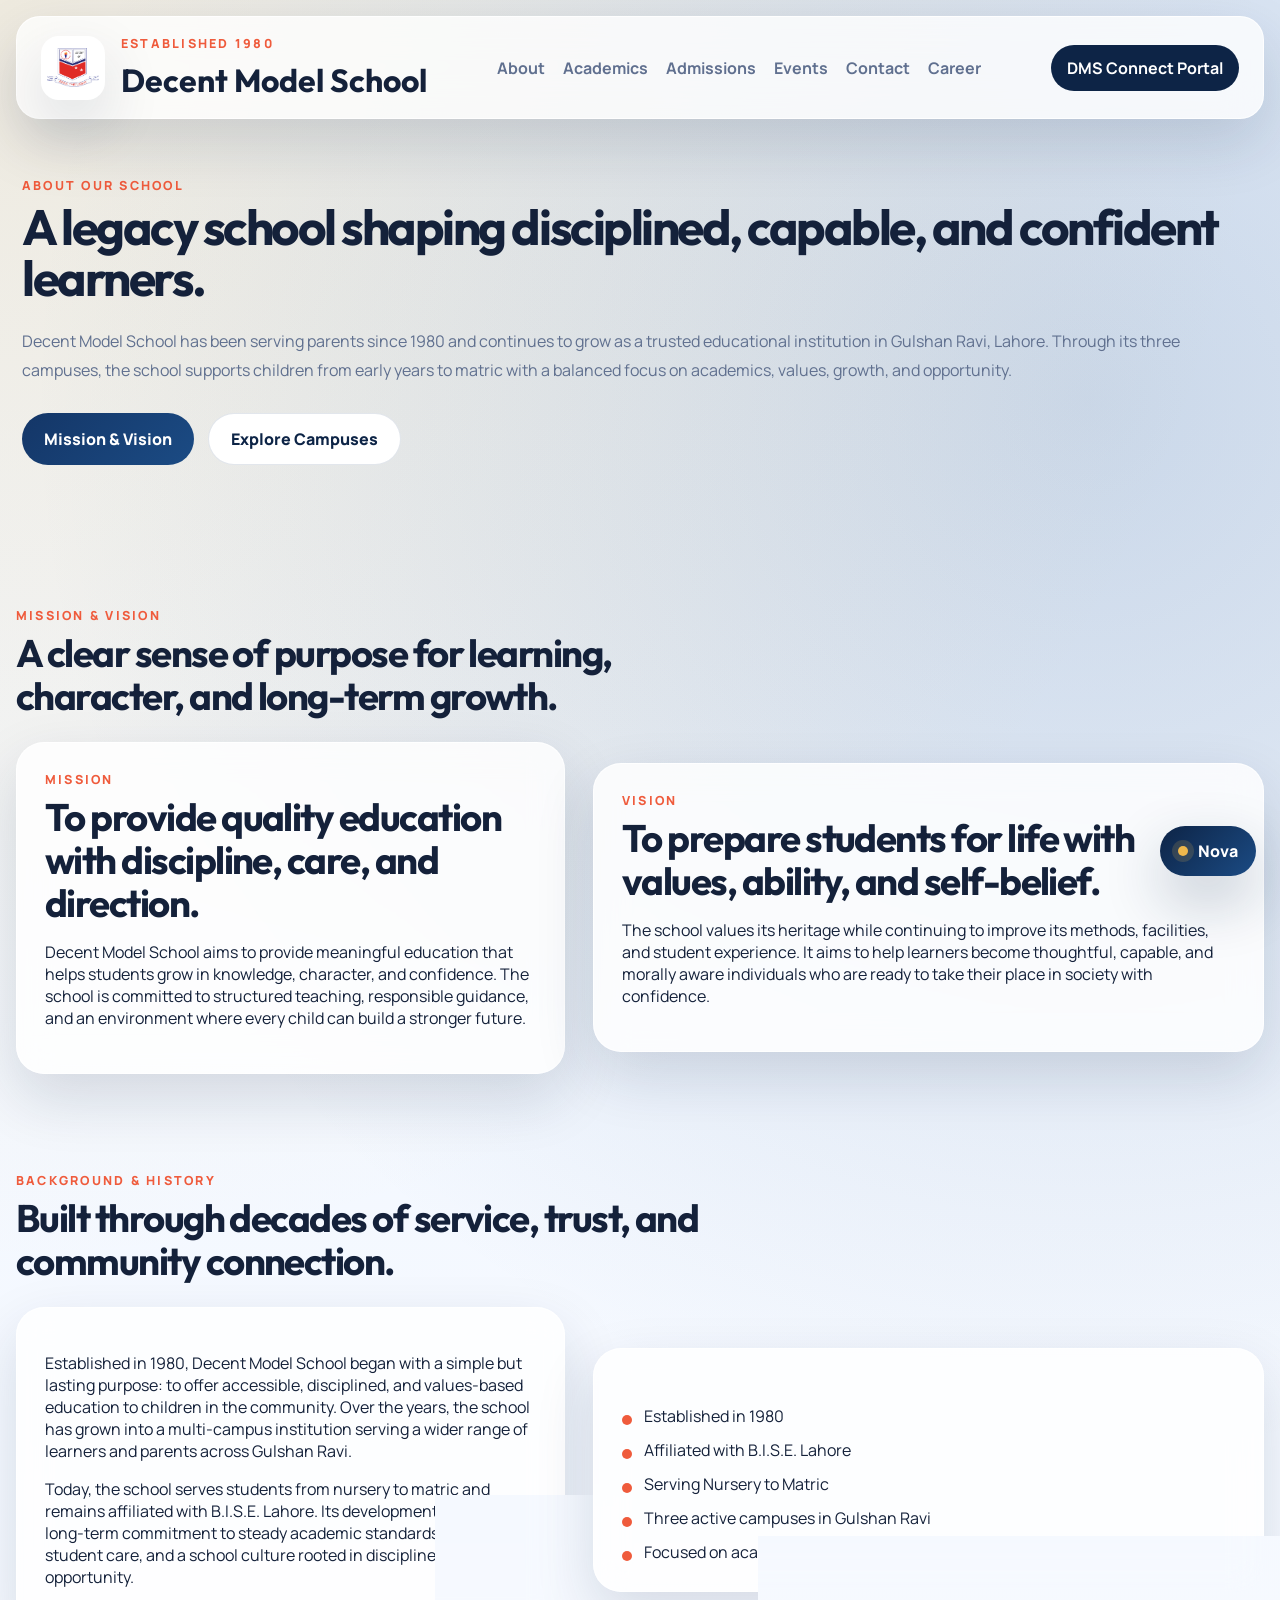
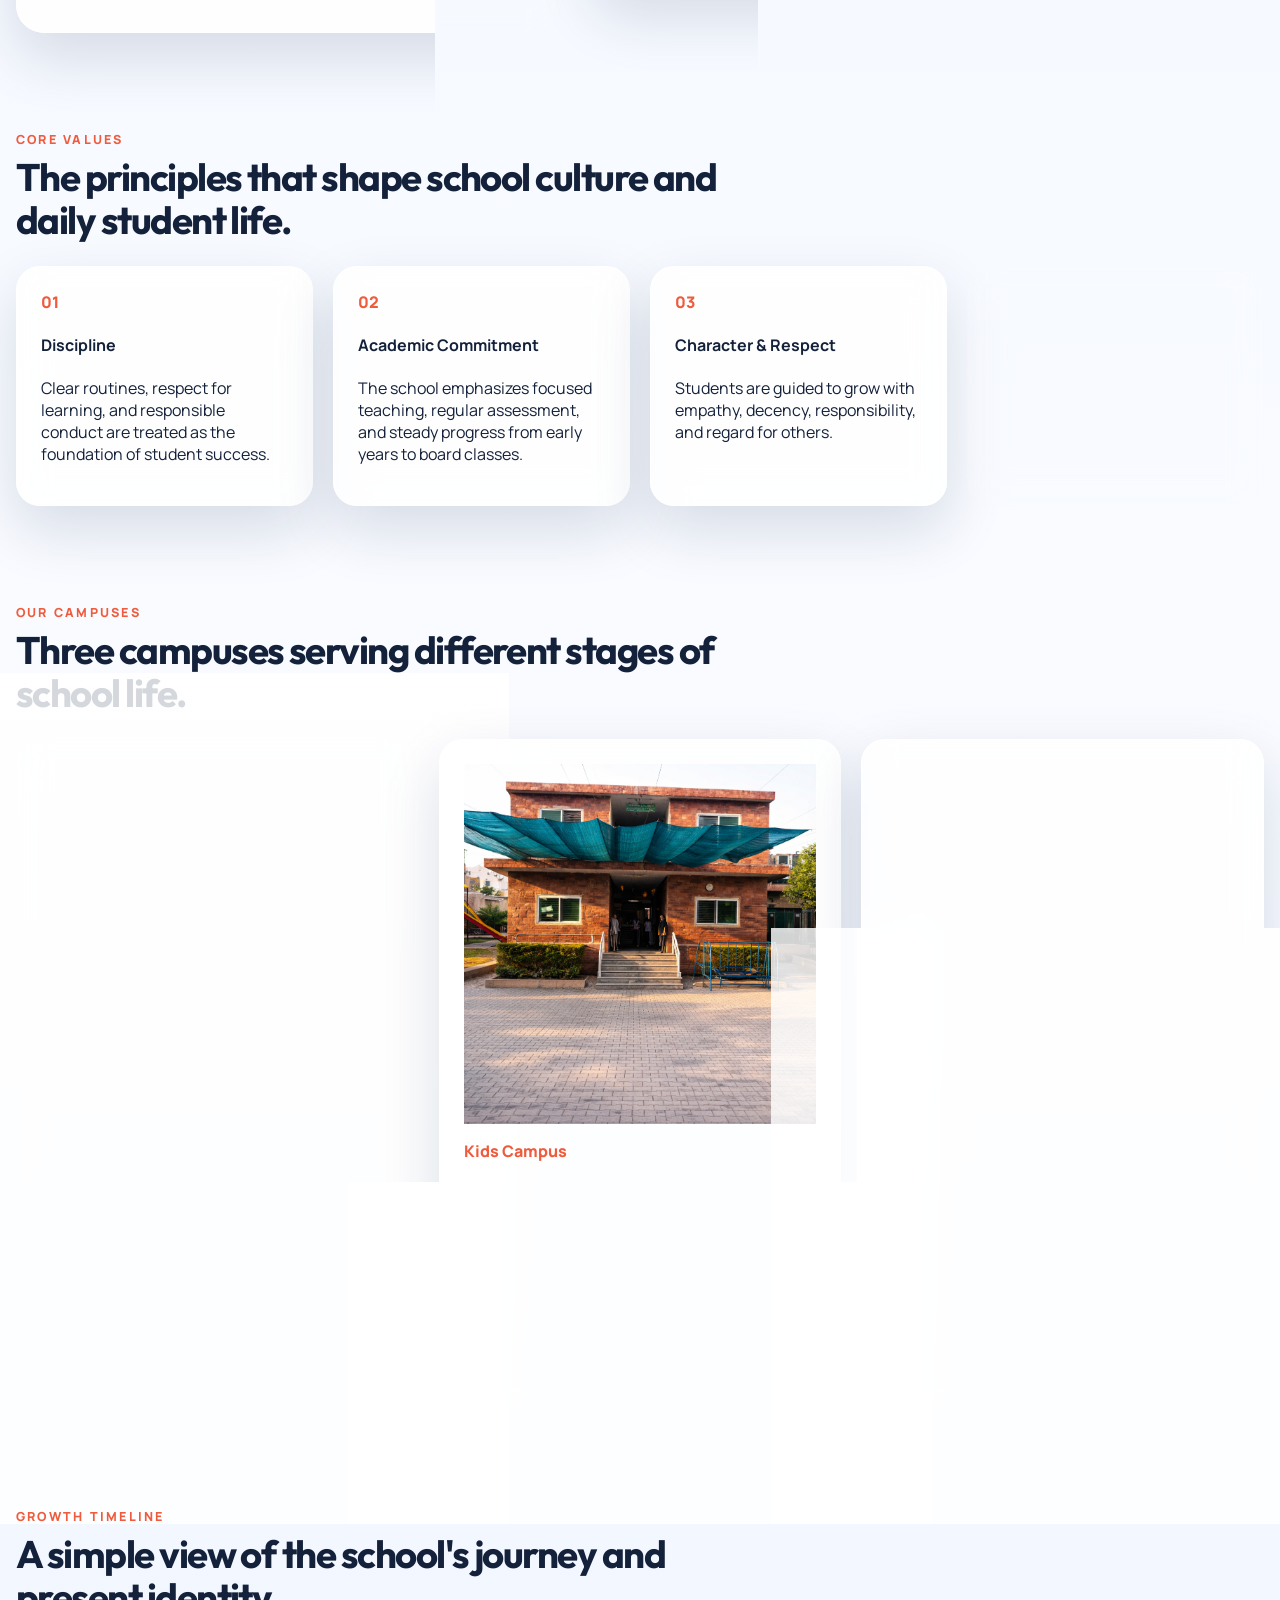
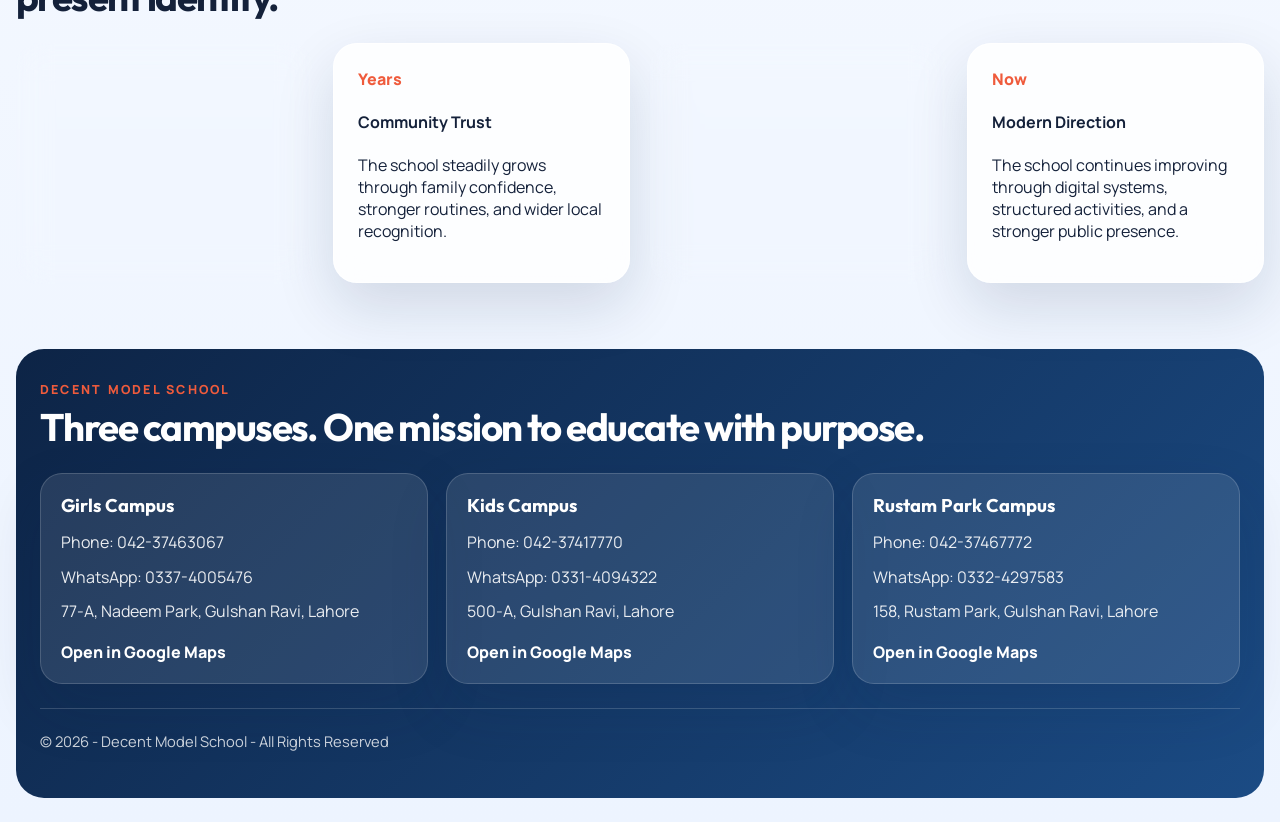
==== about/index.html @ a9b01d34 "Launch clean routes and school assistant updates" ====
<!DOCTYPE html>
<html lang="en">
<head>
    <meta charset="UTF-8">
    <meta name="viewport" content="width=device-width, initial-scale=1.0">
    <title>About Decent Model School</title>
    <meta name="description" content="Learn about Decent Model School, its legacy since 1980, educational mission, and three campuses serving students from nursery to matric.">
    <link rel="icon" type="image/png" href="../assets/images/logo.png">
    <link rel="preconnect" href="https://fonts.googleapis.com">
    <link rel="preconnect" href="https://fonts.gstatic.com" crossorigin>
    <link href="https://fonts.googleapis.com/css2?family=Manrope:wght@400;500;600;700;800&family=Outfit:wght@500;600;700;800&display=swap" rel="stylesheet">
    <link rel="stylesheet" href="../assets/css/styles.css?v=6">
</head>
<body data-page-depth="1">
    <div class="site-shell">
        <header class="topbar">
            <a class="brand-lockup" href="../">
                <img class="brand-logo" src="../assets/images/logo.png" alt="Decent Model School logo">
                <div>
                    <p class="eyebrow">Established 1980</p>
                    <h1>Decent Model School</h1>
                </div>
            </a>
            <nav class="main-nav" id="mainNav">
                <a href="../about/">About</a>
                <a href="../academics/">Academics</a>
                <a href="../admissions/">Admissions</a>
                <a href="../events/">Events</a>
                <a href="../contact/">Contact</a>
                <a href="../careers/">Career</a>
            </nav>
            <div class="nav-actions">
                <a class="portal-link" href="http://127.0.0.1:8000/">DMS Connect Portal</a>
                <button class="menu-toggle" id="menuToggle" aria-label="Open menu">
                    <span></span>
                    <span></span>
                </button>
            </div>
        </header>

        <main>
            <section class="hero about-hero">
                <div class="hero-copy reveal">
                    <p class="eyebrow">About Our School</p>
                    <h2>A legacy school shaping disciplined, capable, and confident learners.</h2>
                    <p class="hero-text">
                        Decent Model School has been serving parents since 1980 and continues to grow as a trusted
                        educational institution in Gulshan Ravi, Lahore. Through its three campuses, the school supports
                        children from early years to matric with a balanced focus on academics, values, growth, and
                        opportunity.
                    </p>
                    <div class="hero-actions">
                        <a class="btn btn-primary" href="#mission-vision">Mission & Vision</a>
                        <a class="btn btn-secondary" href="#campuses">Explore Campuses</a>
                    </div>
                </div>
            </section>

            <section class="section" id="mission-vision">
                <div class="section-heading reveal">
                    <p class="eyebrow">Mission & Vision</p>
                    <h3>A clear sense of purpose for learning, character, and long-term growth.</h3>
                </div>
                <div class="split-section">
                    <div class="section-copy reveal">
                        <p class="eyebrow">Mission</p>
                        <h3>To provide quality education with discipline, care, and direction.</h3>
                        <p>
                            Decent Model School aims to provide meaningful education that helps students grow in
                            knowledge, character, and confidence. The school is committed to structured teaching,
                            responsible guidance, and an environment where every child can build a stronger future.
                        </p>
                    </div>
                    <div class="section-copy reveal">
                        <p class="eyebrow">Vision</p>
                        <h3>To prepare students for life with values, ability, and self-belief.</h3>
                        <p>
                            The school values its heritage while continuing to improve its methods, facilities, and
                            student experience. It aims to help learners become thoughtful, capable, and morally aware
                            individuals who are ready to take their place in society with confidence.
                        </p>
                    </div>
                </div>
            </section>

            <section class="section">
                <div class="section-heading reveal">
                    <p class="eyebrow">Background & History</p>
                    <h3>Built through decades of service, trust, and community connection.</h3>
                </div>
                <div class="split-section">
                    <div class="section-copy reveal">
                        <p>
                            Established in 1980, Decent Model School began with a simple but lasting purpose: to offer
                            accessible, disciplined, and values-based education to children in the community. Over the
                            years, the school has grown into a multi-campus institution serving a wider range of learners
                            and parents across Gulshan Ravi.
                        </p>
                        <p>
                            Today, the school serves students from nursery to matric and remains affiliated with B.I.S.E.
                            Lahore. Its development reflects a long-term commitment to steady academic standards,
                            practical student care, and a school culture rooted in discipline and opportunity.
                        </p>
                    </div>
                    <div class="section-copy reveal">
                        <ul class="feature-list">
                            <li>Established in 1980</li>
                            <li>Affiliated with B.I.S.E. Lahore</li>
                            <li>Serving Nursery to Matric</li>
                            <li>Three active campuses in Gulshan Ravi</li>
                            <li>Focused on academic and character development</li>
                        </ul>
                    </div>
                </div>
            </section>

            <section class="section">
                <div class="section-heading reveal">
                    <p class="eyebrow">Core Values</p>
                    <h3>The principles that shape school culture and daily student life.</h3>
                </div>
                <div class="pillar-grid">
                    <article class="pillar-card reveal">
                        <div class="pillar-number">01</div>
                        <h4>Discipline</h4>
                        <p>Clear routines, respect for learning, and responsible conduct are treated as the foundation of student success.</p>
                    </article>
                    <article class="pillar-card reveal">
                        <div class="pillar-number">02</div>
                        <h4>Academic Commitment</h4>
                        <p>The school emphasizes focused teaching, regular assessment, and steady progress from early years to board classes.</p>
                    </article>
                    <article class="pillar-card reveal">
                        <div class="pillar-number">03</div>
                        <h4>Character & Respect</h4>
                        <p>Students are guided to grow with empathy, decency, responsibility, and regard for others.</p>
                    </article>
                    <article class="pillar-card reveal">
                        <div class="pillar-number">04</div>
                        <h4>Continuous Improvement</h4>
                        <p>Facilities, activities, and school systems continue to improve in response to changing needs and community trust.</p>
                    </article>
                </div>
            </section>

            <section class="section" id="campuses">
                <div class="section-heading reveal">
                    <p class="eyebrow">Our Campuses</p>
                    <h3>Three campuses serving different stages of school life.</h3>
                </div>
                <div class="stories-grid">
                    <article class="story-card reveal">
                        <div class="story-photo campus-photo" style="background-image: url('../assets/images/girls-campus-front.png?v=2');">
                        </div>
                        <div class="story-copy">
                            <p class="story-tag">Girls Campus</p>
                            <h4>Established since 1980 with a long-standing academic identity.</h4>
                            <p>77-A, Nadeem Park, Gulshan Ravi, Lahore</p>
                            <p>042-37463067</p>
                            <p>0337-4005476</p>
                        </div>
                    </article>
                    <article class="story-card reveal">
                        <div class="story-photo campus-photo" style="background-image: url('../assets/images/kidscampus.png');">
                        </div>
                        <div class="story-copy">
                            <p class="story-tag">Kids Campus</p>
                            <h4>A child-focused environment designed for strong beginnings in learning and development.</h4>
                            <p>500-A, Gulshan Ravi, Lahore</p>
                            <p>042-37417770</p>
                            <p>0331-4094322</p>
                        </div>
                    </article>
                    <article class="story-card reveal">
                        <div class="story-photo campus-photo" style="background-image: url('../assets/images/Rustam-park-front.png');">
                        </div>
                        <div class="story-copy">
                            <p class="story-tag">Rustam Park Campus</p>
                            <h4>Nursery to Matric with improved facilities, play space, and broader student exposure.</h4>
                            <p>158, Rustam Park, Gulshan Ravi, Lahore</p>
                            <p>042-37467772</p>
                            <p>0332-4297583</p>
                        </div>
                    </article>
                </div>
            </section>

            <section class="section">
                <div class="section-heading reveal">
                    <p class="eyebrow">Growth Timeline</p>
                    <h3>A simple view of the school's journey and present identity.</h3>
                </div>
                <div class="pillar-grid">
                    <article class="pillar-card reveal">
                        <div class="pillar-number">1980</div>
                        <h4>Foundation</h4>
                        <p>Decent Model School begins its educational journey with a focus on disciplined and accessible learning.</p>
                    </article>
                    <article class="pillar-card reveal">
                        <div class="pillar-number">Years</div>
                        <h4>Community Trust</h4>
                        <p>The school steadily grows through family confidence, stronger routines, and wider local recognition.</p>
                    </article>
                    <article class="pillar-card reveal">
                        <div class="pillar-number">3</div>
                        <h4>Campus Expansion</h4>
                        <p>The school develops into a three-campus institution serving different age groups and academic stages.</p>
                    </article>
                    <article class="pillar-card reveal">
                        <div class="pillar-number">Now</div>
                        <h4>Modern Direction</h4>
                        <p>The school continues improving through digital systems, structured activities, and a stronger public presence.</p>
                    </article>
                </div>
            </section>
        </main>

        <footer class="site-footer" id="contact">
            <div class="footer-top">
                <div>
                    <p class="eyebrow">Decent Model School</p>
                    <h3>Three campuses. One mission to educate with purpose.</h3>
                </div>
            </div>
            <div class="footer-campus-grid">
                <article class="footer-campus-card">
                    <h4>Girls Campus</h4>
                    <p>Phone: 042-37463067</p>
                    <p>WhatsApp: 0337-4005476</p>
                    <p>77-A, Nadeem Park, Gulshan Ravi, Lahore</p>
                    <a class="map-link" href="https://www.google.com/maps/search/?api=1&amp;query=77-A%2C+Nadeem+Park%2C+Gulshan+Ravi%2C+Lahore" target="_blank" rel="noopener noreferrer">Open in Google Maps</a>
                </article>
                <article class="footer-campus-card">
                    <h4>Kids Campus</h4>
                    <p>Phone: 042-37417770</p>
                    <p>WhatsApp: 0331-4094322</p>
                    <p>500-A, Gulshan Ravi, Lahore</p>
                    <a class="map-link" href="https://www.google.com/maps/search/?api=1&amp;query=500-A%2C+Gulshan+Ravi%2C+Lahore" target="_blank" rel="noopener noreferrer">Open in Google Maps</a>
                </article>
                <article class="footer-campus-card">
                    <h4>Rustam Park Campus</h4>
                    <p>Phone: 042-37467772</p>
                    <p>WhatsApp: 0332-4297583</p>
                    <p>158, Rustam Park, Gulshan Ravi, Lahore</p>
                    <a class="map-link" href="https://www.google.com/maps/search/?api=1&amp;query=158%2C+Rustam+Park%2C+Gulshan+Ravi%2C+Lahore" target="_blank" rel="noopener noreferrer">Open in Google Maps</a>
                </article>
            </div>
            <div class="footer-bottom">
                <p>&copy; 2026 - Decent Model School - All Rights Reserved</p>
            </div>
        </footer>
    </div>

    <script src="../assets/js/script.js?v=6"></script>
</body>
</html>
---- assets/css/styles.css ----
:root {
    --navy-900: #0d2446;
    --navy-800: #143667;
    --navy-700: #1b4b84;
    --sky-100: #edf5ff;
    --sky-200: #d5e7ff;
    --paper: #f8fbff;
    --card: rgba(255, 255, 255, 0.82);
    --ink: #14213a;
    --muted: #60708f;
    --accent: #ef5b3c;
    --gold: #efb84c;
    --shadow: 0 24px 60px rgba(17, 36, 72, 0.14);
    --radius-lg: 28px;
    --radius-md: 18px;
}

* {
    box-sizing: border-box;
}

html {
    scroll-behavior: smooth;
}

body {
    margin: 0;
    font-family: "Manrope", sans-serif;
    color: var(--ink);
    background:
        radial-gradient(circle at top left, rgba(239, 184, 76, 0.18), transparent 30%),
        radial-gradient(circle at 85% 10%, rgba(27, 75, 132, 0.18), transparent 28%),
        linear-gradient(180deg, #eef5ff 0%, #f9fbff 55%, #edf4ff 100%);
}

a {
    color: inherit;
}

.site-shell {
    width: min(1400px, calc(100% - 32px));
    margin: 16px auto;
}

.topbar {
    position: sticky;
    top: 16px;
    z-index: 20;
    display: flex;
    align-items: center;
    justify-content: space-between;
    gap: 24px;
    padding: 18px 24px;
    background: rgba(255, 255, 255, 0.78);
    backdrop-filter: blur(18px);
    border: 1px solid rgba(255, 255, 255, 0.8);
    border-radius: 24px;
    box-shadow: var(--shadow);
}

.brand-lockup {
    display: flex;
    align-items: center;
    gap: 16px;
    text-decoration: none;
}

.brand-mark {
    width: 64px;
    height: 64px;
    border-radius: 20px;
    display: grid;
    place-items: center;
    background: linear-gradient(145deg, var(--navy-800), var(--navy-700));
    color: white;
    font-family: "Outfit", sans-serif;
    font-weight: 800;
    letter-spacing: 0.08em;
    box-shadow: inset 0 1px 0 rgba(255, 255, 255, 0.24);
}

.brand-logo {
    width: 64px;
    height: 64px;
    object-fit: contain;
    border-radius: 18px;
    background: white;
    padding: 6px;
    box-shadow: var(--shadow);
}

.brand-lockup h1,
.hero-copy h2,
.section-heading h3,
.section-copy h3,
.admissions-panel h3,
.site-footer h3 {
    margin: 0;
    font-family: "Outfit", sans-serif;
}

.eyebrow {
    margin: 0 0 8px;
    font-size: 0.78rem;
    text-transform: uppercase;
    letter-spacing: 0.18em;
    color: var(--accent);
    font-weight: 800;
}

.main-nav {
    display: flex;
    gap: 18px;
    flex-wrap: wrap;
}

.main-nav a,
.portal-link {
    text-decoration: none;
    font-weight: 700;
    color: var(--muted);
}

.portal-link {
    padding: 12px 16px;
    border-radius: 999px;
    background: var(--navy-900);
    color: white;
}

.nav-actions {
    display: flex;
    align-items: center;
    gap: 12px;
}

.menu-toggle {
    display: none;
    width: 48px;
    height: 48px;
    border: none;
    border-radius: 14px;
    background: var(--sky-100);
    cursor: pointer;
}

.menu-toggle span {
    display: block;
    width: 18px;
    height: 2px;
    margin: 4px auto;
    background: var(--navy-900);
}

.hero {
    display: grid;
    grid-template-columns: 1.1fr 0.9fr;
    gap: 32px;
    align-items: center;
    min-height: calc(100vh - 140px);
    padding: 48px 0 36px;
}

.hero-copy {
    padding: 26px 6px 26px 6px;
}

.hero-copy h2 {
    font-size: clamp(2.3rem, 4.8vw, 3.9rem);
    line-height: 1.02;
    letter-spacing: -0.05em;
    max-width: 11ch;
}

.hero-text {
    max-width: 60ch;
    color: var(--muted);
    font-size: 1.06rem;
    line-height: 1.8;
    margin: 24px 0 28px;
}

.hero-actions {
    display: flex;
    flex-wrap: wrap;
    gap: 14px;
}

.btn {
    display: inline-flex;
    align-items: center;
    justify-content: center;
    min-height: 52px;
    padding: 0 22px;
    border-radius: 999px;
    text-decoration: none;
    font-weight: 800;
}

.btn-primary {
    background: linear-gradient(135deg, var(--navy-800), var(--navy-700));
    color: white;
}

.btn-secondary {
    background: white;
    color: var(--navy-900);
    border: 1px solid rgba(19, 54, 103, 0.12);
}

.hero-metrics {
    display: grid;
    grid-template-columns: repeat(3, minmax(0, 1fr));
    gap: 16px;
    margin-top: 34px;
}

.hero-metrics article,
.showcase-card,
.pillar-card,
.campus-note,
.story-card,
.admissions-panel,
.placeholder-photo,
.hero-card,
.floating-panel,
.section-copy,
.visual-stack {
    background: var(--card);
    border: 1px solid rgba(255, 255, 255, 0.8);
    backdrop-filter: blur(16px);
    box-shadow: var(--shadow);
}

.hero-metrics article {
    padding: 18px;
    border-radius: 20px;
}

.hero-metrics strong {
    display: block;
    font-size: 1.2rem;
    margin-bottom: 6px;
}

.hero-stage {
    position: relative;
    min-height: 650px;
    display: flex;
    align-items: center;
}

.hero-photo.tall {
    position: absolute;
    inset: 0;
}

.hero-image-card {
    position: absolute;
    inset: 0;
    display: flex;
    align-items: center;
    justify-content: center;
    padding: 18px;
    background: transparent;
    border: none;
    backdrop-filter: none;
    box-shadow: none;
}

.hero-image {
    width: 100%;
    height: auto;
    max-width: 100%;
    max-height: 100%;
    object-fit: contain;
    display: block;
    border-radius: var(--radius-lg);
    box-shadow: var(--shadow);
    transform: scaleX(1.1) scaleY(1.2);
    transform-origin: center;
}

.panorama-image-card {
    display: flex;
    align-items: center;
    justify-content: center;
    padding: 18px;
    background: transparent;
    border: none;
    backdrop-filter: none;
    box-shadow: none;
    min-height: 360px;
}

.panorama-image {
    width: 100%;
    height: auto;
    max-width: 100%;
    max-height: 100%;
    display: block;
    border-radius: var(--radius-lg);
    box-shadow: var(--shadow);
}

.floating-panel {
    position: absolute;
    width: min(280px, 74%);
    padding: 18px 20px;
    border-radius: 22px;
}

.floating-panel p {
    margin: 0 0 8px;
    color: var(--accent);
    font-weight: 800;
    letter-spacing: 0.08em;
    text-transform: uppercase;
    font-size: 0.72rem;
}

.floating-panel strong {
    line-height: 1.5;
}

.floating-panel.one {
    top: 28px;
    left: -26px;
}

.floating-panel.two {
    right: -16px;
    bottom: 36px;
}

.placeholder-photo {
    border-radius: var(--radius-lg);
    background-color: var(--navy-900);
    min-height: 240px;
    padding: 22px;
    color: white;
    display: flex;
    align-items: flex-end;
    font-weight: 800;
    letter-spacing: 0.02em;
    position: relative;
    overflow: hidden;
}

.placeholder-photo::before,
.placeholder-photo::after {
    content: none;
    position: absolute;
    border-radius: 999px;
    background: rgba(255, 255, 255, 0.12);
}

.placeholder-photo::before {
    width: 180px;
    height: 180px;
    top: -60px;
    right: -30px;
}

.placeholder-photo::after {
    width: 120px;
    height: 120px;
    left: -20px;
    bottom: -30px;
}

.placeholder-photo span {
    position: relative;
    z-index: 1;
}

.wide {
    min-height: 300px;
}

.panoramic {
    min-height: 360px;
}

.showcase-grid,
.pillar-grid,
.stories-grid {
    display: grid;
    gap: 20px;
}

.showcase-grid {
    grid-template-columns: repeat(3, minmax(0, 1fr));
    margin-bottom: 24px;
}

.showcase-card,
.pillar-card,
.campus-note,
.story-card {
    border-radius: 24px;
    padding: 24px;
}

.story-link-card {
    display: block;
    text-decoration: none;
    color: inherit;
}

.section {
    padding: 80px 0 18px;
}

.split-section {
    display: grid;
    grid-template-columns: 0.9fr 1.1fr;
    gap: 28px;
    align-items: center;
}

.section-copy,
.visual-stack {
    border-radius: 28px;
    padding: 28px;
}

.feature-list {
    margin: 28px 0 0;
    padding: 0;
    list-style: none;
    display: grid;
    gap: 12px;
}

.feature-list li {
    padding-left: 22px;
    position: relative;
}

.feature-list li::before {
    content: "";
    position: absolute;
    left: 0;
    top: 10px;
    width: 10px;
    height: 10px;
    border-radius: 50%;
    background: var(--accent);
}

.mini-grid,
.campus-layout {
    display: grid;
    gap: 18px;
}

.mini-grid {
    grid-template-columns: repeat(2, minmax(0, 1fr));
    margin-top: 18px;
}

.dual-visual-tall {
    display: grid;
    grid-template-columns: repeat(2, minmax(0, 1fr));
    gap: 18px;
}

.life-photo {
    min-height: 430px;
}

.section-heading {
    max-width: 760px;
    margin-bottom: 24px;
}

.section-heading h3,
.section-copy h3,
.admissions-panel h3,
.site-footer h3 {
    font-size: clamp(1.55rem, 3vw, 2.45rem);
    line-height: 1.12;
    letter-spacing: -0.04em;
}

.pillar-grid {
    grid-template-columns: repeat(4, minmax(0, 1fr));
}

.pillar-number,
.story-tag {
    color: var(--accent);
    font-weight: 800;
}

.campus-layout {
    grid-template-columns: 1.1fr 0.9fr;
}

.campus-notes {
    display: grid;
    gap: 18px;
}

.admissions-panel {
    border-radius: 28px;
    padding: 28px;
    display: grid;
    grid-template-columns: 1fr auto;
    gap: 20px;
    align-items: center;
}

.admissions-steps {
    display: flex;
    flex-wrap: wrap;
    gap: 12px;
}

.admissions-steps span {
    padding: 12px 16px;
    border-radius: 999px;
    background: var(--sky-100);
    color: var(--navy-900);
    font-weight: 800;
}

.stories-grid {
    grid-template-columns: repeat(3, minmax(0, 1fr));
}

.story-photo {
    min-height: 180px;
    margin-bottom: 16px;
}

.campus-photo {
    background-size: cover;
    background-position: center;
    position: relative;
    min-height: 360px;
}

.campus-photo::before {
    content: none;
    position: absolute;
    inset: 0;
    background: linear-gradient(180deg, rgba(20, 54, 103, 0.08), rgba(20, 54, 103, 0.78));
}

.campus-photo span {
    position: relative;
    z-index: 1;
    text-shadow: 0 2px 10px rgba(0, 0, 0, 0.45);
}

.site-footer {
    margin: 48px 0 24px;
    padding: 32px 24px;
    border-radius: 28px;
    background: linear-gradient(135deg, var(--navy-900), var(--navy-700));
    color: white;
    display: grid;
    gap: 24px;
}

.footer-links {
    display: flex;
    gap: 18px;
    flex-wrap: wrap;
}

.footer-links a {
    text-decoration: none;
    color: rgba(255, 255, 255, 0.86);
    font-weight: 700;
}

.footer-top {
    display: flex;
    justify-content: space-between;
    gap: 24px;
    align-items: center;
}

.footer-bottom {
    padding-top: 8px;
    border-top: 1px solid rgba(255, 255, 255, 0.16);
    color: rgba(255, 255, 255, 0.78);
    font-size: 0.92rem;
}

.footer-campus-grid,
.contact-grid {
    display: grid;
    grid-template-columns: repeat(3, minmax(0, 1fr));
    gap: 18px;
}

.footer-campus-card,
.contact-card,
.contact-extra-card {
    border-radius: 22px;
    padding: 20px;
}

.footer-campus-card,
.contact-card {
    background: var(--card);
    border: 1px solid rgba(255, 255, 255, 0.8);
    box-shadow: var(--shadow);
}

.footer-campus-card {
    background: rgba(255, 255, 255, 0.1);
    border: 1px solid rgba(255, 255, 255, 0.16);
}

.contact-extra-card {
    background: var(--card);
    border: 1px solid rgba(255, 255, 255, 0.8);
    box-shadow: var(--shadow);
}

.footer-campus-card h4,
.contact-card h4,
.contact-extra-card h4 {
    margin: 0 0 12px;
    font-family: "Outfit", sans-serif;
    font-size: 1.15rem;
}

.footer-campus-card p {
    margin: 0 0 8px;
    color: rgba(255, 255, 255, 0.9);
    line-height: 1.65;
}

.contact-card p,
.contact-card a,
.contact-card h4 {
    color: var(--ink);
}

.contact-extra-card p,
.contact-extra-card li {
    color: var(--muted);
    line-height: 1.7;
}

.footer-campus-card a {
    color: white;
}

.footer-campus-card .map-link,
.contact-card .map-link {
    display: inline-flex;
    margin-top: 8px;
    font-weight: 800;
    text-decoration: none;
}

.contact-layout {
    display: grid;
    grid-template-columns: 1.1fr 0.9fr;
    gap: 28px;
    align-items: start;
}

.contact-intro {
    max-width: none;
}

.contact-intro .hero-copy {
    padding: 0;
}

.contact-intro .hero-copy h2 {
    max-width: none;
    font-size: clamp(2rem, 4.3vw, 3.2rem);
    white-space: nowrap;
}

.contact-showcase {
    display: grid;
    grid-template-columns: repeat(2, minmax(0, 1fr));
    gap: 18px;
}

.contact-extra-card + .contact-extra-card {
    margin-top: 18px;
}

.contact-extra-card ul {
    margin: 0;
    padding-left: 18px;
}

.contact-card {
    position: relative;
    overflow: hidden;
    min-height: 280px;
}

.contact-card::after {
    content: none;
    position: absolute;
    right: -12px;
    bottom: -18px;
    width: 108px;
    height: 108px;
    background: url("../images/logo.png") center/contain no-repeat;
    opacity: 0.12;
    pointer-events: none;
}

.contact-card > * {
    position: relative;
    z-index: 1;
}

.contact-highlight {
    position: relative;
    display: flex;
    align-items: center;
    gap: 10px;
    margin: 14px 0;
    padding: 12px 14px;
    border-radius: 18px;
    background: linear-gradient(135deg, rgba(27, 75, 132, 0.08), rgba(239, 91, 60, 0.08));
    overflow: hidden;
}

.contact-highlight::before {
    content: none;
    position: absolute;
    right: 12px;
    top: 50%;
    width: 56px;
    height: 56px;
    transform: translateY(-50%);
    background: url("../images/logo.png") center/contain no-repeat;
    opacity: 0.14;
    pointer-events: none;
}

.contact-highlight strong,
.contact-highlight a {
    position: relative;
    z-index: 1;
}

.contact-label {
    font-size: 0.78rem;
    letter-spacing: 0.12em;
    text-transform: uppercase;
    color: var(--muted);
    font-weight: 800;
}

.contact-line {
    display: flex;
    align-items: center;
    gap: 12px;
}

.contact-icon {
    flex: 0 0 28px;
    width: 28px;
    height: 28px;
    border-radius: 10px;
    display: inline-flex;
    align-items: center;
    justify-content: center;
    background: linear-gradient(135deg, var(--navy-800), var(--navy-700));
    color: white;
    font-size: 0.8rem;
    font-weight: 800;
    box-shadow: var(--shadow);
}

.contact-icon.phone {
    background: linear-gradient(135deg, #0f4c81, #1f78c1);
}

.contact-icon.whatsapp {
    background: linear-gradient(135deg, #18b663, #25d366);
}

.contact-icon.location {
    background: linear-gradient(135deg, #db4b3f, #ef5b3c);
}

.contact-icon svg {
    width: 13px;
    height: 13px;
    fill: currentColor;
    display: block;
    margin: auto;
}

.contact-icon.location svg {
    width: 25px;
    height: 25px;
    transform: translateY(-0.5px);
}

.contact-line-body {
    min-width: 0;
    display: flex;
    align-items: center;
}

.contact-highlight a {
    text-decoration: none;
    font-size: 1.05rem;
    font-weight: 800;
    line-height: 1.2;
}

.contact-address {
    margin-top: 12px;
    display: flex;
    gap: 12px;
    align-items: center;
}

.contact-address strong,
.contact-address span {
    display: block;
}

.contact-address strong {
    margin-bottom: 6px;
}

.social-row {
    display: flex;
    gap: 14px;
    flex-wrap: wrap;
    margin-top: 18px;
}

.social-pill {
    width: 52px;
    height: 52px;
    border-radius: 16px;
    display: inline-flex;
    align-items: center;
    justify-content: center;
    color: white;
    box-shadow: var(--shadow);
}

.social-pill.facebook {
    background: linear-gradient(135deg, #1877f2, #3b5998);
}

.social-pill.instagram {
    background: linear-gradient(135deg, #f58529, #dd2a7b 55%, #8134af);
}

.social-pill.linkedin {
    background: linear-gradient(135deg, #0a66c2, #004182);
}

.social-pill svg {
    width: 22px;
    height: 22px;
    fill: currentColor;
}

.events-hero {
    max-width: none;
}

.about-hero {
    grid-template-columns: 1fr;
    min-height: auto;
    padding-top: 32px;
}

.about-hero .hero-copy {
    max-width: none;
}

.about-hero .hero-copy h2 {
    max-width: none;
    white-space: normal;
    font-size: clamp(2rem, 4vw, 3.1rem);
}

.about-hero .hero-text {
    max-width: none;
    white-space: normal;
    font-size: 1rem;
}

.admissions-hero {
    grid-template-columns: 1fr;
    min-height: auto;
    padding-top: 32px;
}

.admissions-hero .hero-copy {
    max-width: none;
}

.admissions-hero .hero-copy h2 {
    max-width: none;
    white-space: normal;
    font-size: clamp(2rem, 4vw, 3.1rem);
}

.admissions-hero .hero-text {
    max-width: none;
    white-space: normal;
    font-size: 1rem;
}

.contact-intro {
    max-width: none;
}

.contact-intro h2 {
    max-width: none;
    white-space: normal;
    font-size: clamp(2rem, 4vw, 3.1rem);
}

.contact-intro .hero-text {
    max-width: none;
    white-space: normal;
    font-size: 1rem;
}

.events-hero h2 {
    max-width: none;
    white-space: normal;
    font-size: clamp(2rem, 4vw, 3.1rem);
}

.events-hero .hero-text {
    max-width: none;
    white-space: normal;
    font-size: 1rem;
}

.events-grid {
    display: grid;
    grid-template-columns: repeat(2, minmax(0, 1fr));
    gap: 22px;
}

.events-carousel {
    display: grid;
    grid-template-columns: 52px minmax(0, 1fr) 52px;
    align-items: center;
    gap: 18px;
}

.events-gallery {
    overflow: hidden;
    border-radius: 28px;
    padding: 14px;
    background: linear-gradient(180deg, rgba(255, 255, 255, 0.92), rgba(237, 245, 255, 0.88));
    border: 1px solid rgba(255, 255, 255, 0.88);
    box-shadow: var(--shadow);
}

.events-gallery-track {
    display: flex;
    gap: 16px;
    transition: transform 0.45s ease;
    will-change: transform;
}

.events-gallery-card {
    position: relative;
    width: calc((100% - 32px) / 3);
    min-width: calc((100% - 32px) / 3);
    height: 280px;
    border-radius: 18px;
    overflow: hidden;
    flex: 0 0 auto;
    box-shadow: 0 14px 28px rgba(17, 36, 72, 0.12);
    background: white;
}

.events-gallery-card img {
    width: 100%;
    height: 100%;
    object-fit: cover;
    display: block;
}

.events-gallery-card span {
    position: absolute;
    left: 10px;
    bottom: 10px;
    padding: 8px 11px;
    border-radius: 999px;
    background: rgba(13, 36, 70, 0.82);
    color: white;
    font-size: 0.76rem;
    font-weight: 800;
    backdrop-filter: blur(8px);
}

.carousel-arrow {
    width: 46px;
    height: 46px;
    border: none;
    border-radius: 999px;
    background: rgba(13, 36, 70, 0.94);
    color: white;
    font-size: 1.8rem;
    line-height: 1;
    cursor: pointer;
    display: grid;
    place-items: center;
    box-shadow: 0 14px 28px rgba(17, 36, 72, 0.16);
}

.carousel-arrow:hover {
    background: var(--navy-700);
}

.carousel-arrow:disabled {
    opacity: 0.45;
    cursor: default;
}

.carousel-dots {
    display: flex;
    justify-content: center;
    gap: 8px;
    margin-top: 18px;
}

.carousel-dot {
    width: 8px;
    height: 8px;
    border: none;
    border-radius: 999px;
    background: rgba(96, 112, 143, 0.38);
    cursor: pointer;
    padding: 0;
}

.carousel-dot.active {
    width: 24px;
    background: var(--navy-700);
}

.carousel-dot:hover {
    background: rgba(27, 75, 132, 0.7);
}

.academics-hero {
    max-width: 1040px;
}

.academics-hero .hero-copy h2 {
    max-width: 12ch;
}

.levels-grid,
.subjects-grid,
.assessment-grid,
.digital-grid {
    display: grid;
    grid-template-columns: repeat(3, minmax(0, 1fr));
    gap: 20px;
}

.academic-card,
.subject-cluster,
.assessment-card,
.digital-card,
.journey-card {
    border-radius: 24px;
    padding: 24px;
    background: var(--card);
    border: 1px solid rgba(255, 255, 255, 0.85);
    box-shadow: var(--shadow);
}

.academic-card h4,
.subject-cluster h4,
.assessment-card h4,
.digital-card h4,
.journey-card h4 {
    margin: 0 0 10px;
    font-family: "Outfit", sans-serif;
    font-size: 1.3rem;
}

.subject-cluster ul,
.assessment-card ul,
.digital-card ul {
    margin: 0;
    padding-left: 18px;
    color: var(--muted);
    line-height: 1.8;
}

.academic-visual {
    display: grid;
    grid-template-columns: 1fr;
    gap: 22px;
    align-items: stretch;
}

.academic-highlight {
    border-radius: 28px;
    padding: 28px;
    background: linear-gradient(135deg, rgba(13, 36, 70, 0.96), rgba(27, 75, 132, 0.9));
    color: white;
    box-shadow: var(--shadow);
}

.academic-highlight p {
    color: rgba(255, 255, 255, 0.86);
}

.highlight-metrics {
    display: grid;
    grid-template-columns: repeat(2, minmax(0, 1fr));
    gap: 14px;
    margin-top: 22px;
}

.highlight-metrics article {
    border-radius: 20px;
    padding: 16px;
    background: rgba(255, 255, 255, 0.1);
}

.highlight-metrics strong {
    display: block;
    margin-bottom: 6px;
    font-size: 1.2rem;
}

.academic-illustration {
    border-radius: 28px;
    padding: 26px;
    background: linear-gradient(180deg, rgba(255, 255, 255, 0.96), rgba(229, 239, 255, 0.88));
    border: 1px solid rgba(255, 255, 255, 0.9);
    box-shadow: var(--shadow);
}

.illustration-stack {
    display: grid;
    gap: 14px;
}

.illustration-row {
    display: grid;
    grid-template-columns: repeat(3, minmax(0, 1fr));
    gap: 12px;
}

.illustration-pill,
.journey-node {
    border-radius: 18px;
    padding: 16px;
    background: white;
    border: 1px solid rgba(20, 54, 103, 0.08);
    text-align: center;
    box-shadow: 0 16px 34px rgba(17, 36, 72, 0.08);
}

.illustration-pill strong,
.journey-node strong {
    display: block;
    margin-bottom: 4px;
    color: var(--navy-900);
}

.illustration-pill span,
.journey-node span {
    color: var(--muted);
    font-size: 0.94rem;
}

.journey-flow {
    display: grid;
    grid-template-columns: repeat(4, minmax(0, 1fr));
    gap: 16px;
}

.event-month-card {
    border-radius: 24px;
    padding: 24px;
    background: var(--card);
    border: 1px solid rgba(255, 255, 255, 0.85);
    box-shadow: var(--shadow);
}

.event-month-card h4 {
    margin: 0 0 8px;
    font-family: "Outfit", sans-serif;
    font-size: 1.45rem;
}

.event-month-card .story-tag {
    display: inline-block;
    margin-bottom: 14px;
}

.event-list {
    margin: 0;
    padding-left: 18px;
    color: var(--muted);
    line-height: 1.8;
}

.event-list li + li {
    margin-top: 2px;
}

.timing-strip {
    display: grid;
    grid-template-columns: repeat(2, minmax(0, 1fr));
    gap: 18px;
}

.timing-card {
    border-radius: 22px;
    padding: 22px;
    background: linear-gradient(135deg, rgba(13, 36, 70, 0.96), rgba(27, 75, 132, 0.94));
    color: white;
    box-shadow: var(--shadow);
}

.timing-card p {
    margin: 0 0 8px;
    color: rgba(255, 255, 255, 0.84);
}

.admission-layout {
    display: grid;
    grid-template-columns: 0.4fr 1fr;
    gap: 24px;
    align-items: start;
}

.admission-sidebar {
    display: grid;
    gap: 18px;
}

.sidebar-card,
.admission-form-wrap {
    background: var(--card);
    border: 1px solid rgba(255, 255, 255, 0.8);
    backdrop-filter: blur(16px);
    box-shadow: var(--shadow);
    border-radius: 24px;
}

.sidebar-card {
    padding: 22px;
}

.admission-form-wrap {
    padding: 26px;
}

.admission-form {
    display: grid;
    gap: 24px;
}

.form-section-title {
    font-family: "Outfit", sans-serif;
    font-size: 1.3rem;
    font-weight: 700;
    color: var(--navy-900);
    padding-bottom: 10px;
    border-bottom: 1px solid rgba(20, 54, 103, 0.1);
}

.form-grid {
    display: grid;
    gap: 18px;
}

.two-col {
    grid-template-columns: repeat(2, minmax(0, 1fr));
}

.admission-form label {
    display: grid;
    gap: 8px;
    font-weight: 700;
    color: var(--navy-900);
}

.admission-form input,
.admission-form select,
.admission-form textarea {
    width: 100%;
    border: 1px solid rgba(20, 54, 103, 0.14);
    border-radius: 16px;
    padding: 14px 16px;
    font: inherit;
    background: rgba(255, 255, 255, 0.92);
    color: var(--ink);
}

.admission-form textarea {
    resize: vertical;
}

.uploads-grid input[type="file"] {
    padding: 14px;
}

.form-footer {
    display: grid;
    gap: 18px;
}

.form-footer p {
    margin: 0;
    color: var(--muted);
    line-height: 1.7;
}

.chatbot-launcher {
    position: fixed;
    right: 24px;
    bottom: 24px;
    z-index: 50;
    display: inline-flex;
    align-items: center;
    gap: 10px;
    border: none;
    border-radius: 999px;
    padding: 14px 18px;
    font: inherit;
    font-weight: 800;
    color: white;
    background: linear-gradient(135deg, var(--navy-900), var(--navy-700));
    box-shadow: 0 24px 60px rgba(17, 36, 72, 0.24);
    cursor: pointer;
}

.chatbot-launcher-dot {
    width: 10px;
    height: 10px;
    border-radius: 999px;
    background: var(--gold);
    box-shadow: 0 0 0 6px rgba(239, 184, 76, 0.16);
}

.chatbot-panel {
    position: fixed;
    right: 24px;
    bottom: 92px;
    z-index: 55;
    width: min(390px, calc(100vw - 24px));
    max-height: min(720px, calc(100vh - 124px));
    border-radius: 30px;
    overflow: hidden;
    background: rgba(248, 251, 255, 0.96);
    border: 1px solid rgba(255, 255, 255, 0.9);
    box-shadow: 0 28px 80px rgba(13, 36, 70, 0.24);
    backdrop-filter: blur(16px);
    display: flex;
    flex-direction: column;
}

.chatbot-panel[hidden] {
    display: none;
}

.chatbot-panel__header {
    display: flex;
    align-items: start;
    justify-content: space-between;
    gap: 16px;
    padding: 20px 20px 16px;
    background:
        radial-gradient(circle at top right, rgba(239, 184, 76, 0.24), transparent 30%),
        linear-gradient(135deg, rgba(13, 36, 70, 0.98), rgba(27, 75, 132, 0.96));
    color: white;
}

.chatbot-panel__header h3 {
    margin: 0;
    font-family: "Outfit", sans-serif;
    font-size: 1.25rem;
}

.chatbot-panel__eyebrow {
    margin: 0 0 8px;
    color: rgba(255, 255, 255, 0.72);
    text-transform: uppercase;
    letter-spacing: 0.14em;
    font-size: 0.7rem;
    font-weight: 800;
}

.chatbot-panel__close {
    border: none;
    width: 40px;
    height: 40px;
    border-radius: 14px;
    font-size: 1.5rem;
    line-height: 1;
    color: white;
    background: rgba(255, 255, 255, 0.12);
    cursor: pointer;
}

.chatbot-panel__body {
    display: flex;
    flex-direction: column;
    flex: 1 1 auto;
    min-height: 0;
    padding: 14px 14px 6px;
    background:
        radial-gradient(circle at top left, rgba(239, 184, 76, 0.08), transparent 26%),
        linear-gradient(180deg, rgba(255, 255, 255, 0.86), rgba(237, 245, 255, 0.94));
    overflow: hidden;
}

.chatbot-thread {
    display: flex;
    flex-direction: column;
    flex: 1 1 auto;
    gap: 12px;
    min-height: 220px;
    max-height: 100%;
    overflow: auto;
    padding-right: 4px;
}

.chatbot-message {
    display: flex;
}

.chatbot-message p {
    margin: 0;
    padding: 14px 16px;
    border-radius: 20px;
    line-height: 1.65;
    font-size: 0.96rem;
}

.chatbot-message--bot p {
    max-width: 92%;
    background: white;
    color: var(--ink);
    box-shadow: 0 14px 34px rgba(17, 36, 72, 0.08);
}

.chatbot-message--user {
    justify-content: flex-end;
}

.chatbot-message--user p {
    max-width: 88%;
    background: linear-gradient(135deg, var(--navy-800), var(--navy-700));
    color: white;
}

.chatbot-suggestions {
    display: flex;
    flex-wrap: nowrap;
    gap: 10px;
    margin-top: 10px;
    overflow-x: auto;
    padding-bottom: 4px;
    scrollbar-width: thin;
}

.chatbot-chip {
    flex: 0 0 auto;
    border: none;
    border-radius: 999px;
    padding: 9px 13px;
    background: rgba(20, 54, 103, 0.08);
    color: var(--navy-900);
    font: inherit;
    font-size: 0.82rem;
    font-weight: 700;
    cursor: pointer;
    white-space: nowrap;
}

.chatbot-form {
    flex: 0 0 auto;
    display: grid;
    gap: 0;
    padding: 10px 14px 14px;
    border-top: 1px solid rgba(20, 54, 103, 0.08);
    background: rgba(255, 255, 255, 0.92);
}

.chatbot-form textarea {
    width: 100%;
    border: 1px solid rgba(20, 54, 103, 0.12);
    border-radius: 999px;
    padding: 12px 54px 12px 14px;
    font: inherit;
    color: var(--ink);
    background: rgba(248, 251, 255, 0.98);
    resize: none;
    min-height: 46px;
    max-height: 46px;
    overflow: hidden;
}

.chatbot-form__actions {
    position: relative;
}

.chatbot-send {
    position: absolute;
    right: 6px;
    top: 50%;
    transform: translateY(-50%);
    width: 36px;
    height: 36px;
    border: none;
    border-radius: 999px;
    display: inline-flex;
    align-items: center;
    justify-content: center;
    background: linear-gradient(135deg, var(--navy-800), var(--navy-700));
    color: white;
    font-size: 1rem;
    cursor: pointer;
    box-shadow: 0 12px 24px rgba(17, 36, 72, 0.18);
}

.reveal {
    opacity: 0;
    transform: translateY(22px);
    transition: opacity 0.7s ease, transform 0.7s ease;
}

.reveal.visible {
    opacity: 1;
    transform: translateY(0);
}

@media (max-width: 1100px) {
    .hero,
    .split-section,
    .campus-layout,
    .admissions-panel,
    .admission-layout,
    .showcase-grid,
    .pillar-grid,
    .stories-grid,
    .levels-grid,
    .subjects-grid,
    .assessment-grid,
    .digital-grid,
    .academic-visual,
    .journey-flow,
    .events-grid,
    .timing-strip,
    .footer-campus-grid,
    .contact-grid,
    .contact-layout,
    .contact-showcase {
        grid-template-columns: 1fr;
    }

    .hero {
        min-height: auto;
        padding-top: 28px;
    }

    .hero-stage {
        min-height: 520px;
    }

}

@media (max-width: 700px) {
    .dual-visual-tall {
        grid-template-columns: 1fr;
    }

    .life-photo {
        min-height: 320px;
    }
}

@media (max-width: 880px) {
    .topbar {
        flex-wrap: wrap;
    }

    .footer-top {
        flex-direction: column;
        align-items: flex-start;
    }

    .main-nav {
        display: none;
        width: 100%;
        flex-direction: column;
        padding-top: 6px;
    }

    .main-nav.open {
        display: flex;
    }

    .menu-toggle {
        display: inline-block;
    }

    .hero-metrics {
        grid-template-columns: 1fr;
    }

    .floating-panel.one,
    .floating-panel.two {
        position: static;
        width: auto;
        margin-top: 16px;
    }

    .hero-photo.tall,
    .hero-image-card {
        position: static;
        inset: auto;
        min-height: auto;
    }

    .hero-stage {
        min-height: auto;
        display: block;
    }
}

@media (max-width: 640px) {
    .site-shell {
        width: min(100% - 16px, 1400px);
        margin: 8px auto;
    }

    .topbar,
    .section-copy,
    .visual-stack,
    .admissions-panel,
    .admission-form-wrap,
    .sidebar-card,
    .site-footer {
        padding: 20px;
    }

    .hero-copy h2 {
        font-size: 2.7rem;
    }

    .two-col {
        grid-template-columns: 1fr;
    }

    .section {
        padding-top: 56px;
    }

    .chatbot-launcher {
        right: 16px;
        bottom: 16px;
        padding: 12px 15px;
    }

    .chatbot-panel {
        right: 12px;
        bottom: 84px;
        width: calc(100vw - 24px);
        max-height: calc(100vh - 104px);
        border-radius: 24px;
    }

    .chatbot-thread {
        min-height: 150px;
    }

    .chatbot-form {
        padding: 10px 12px 12px;
    }
}
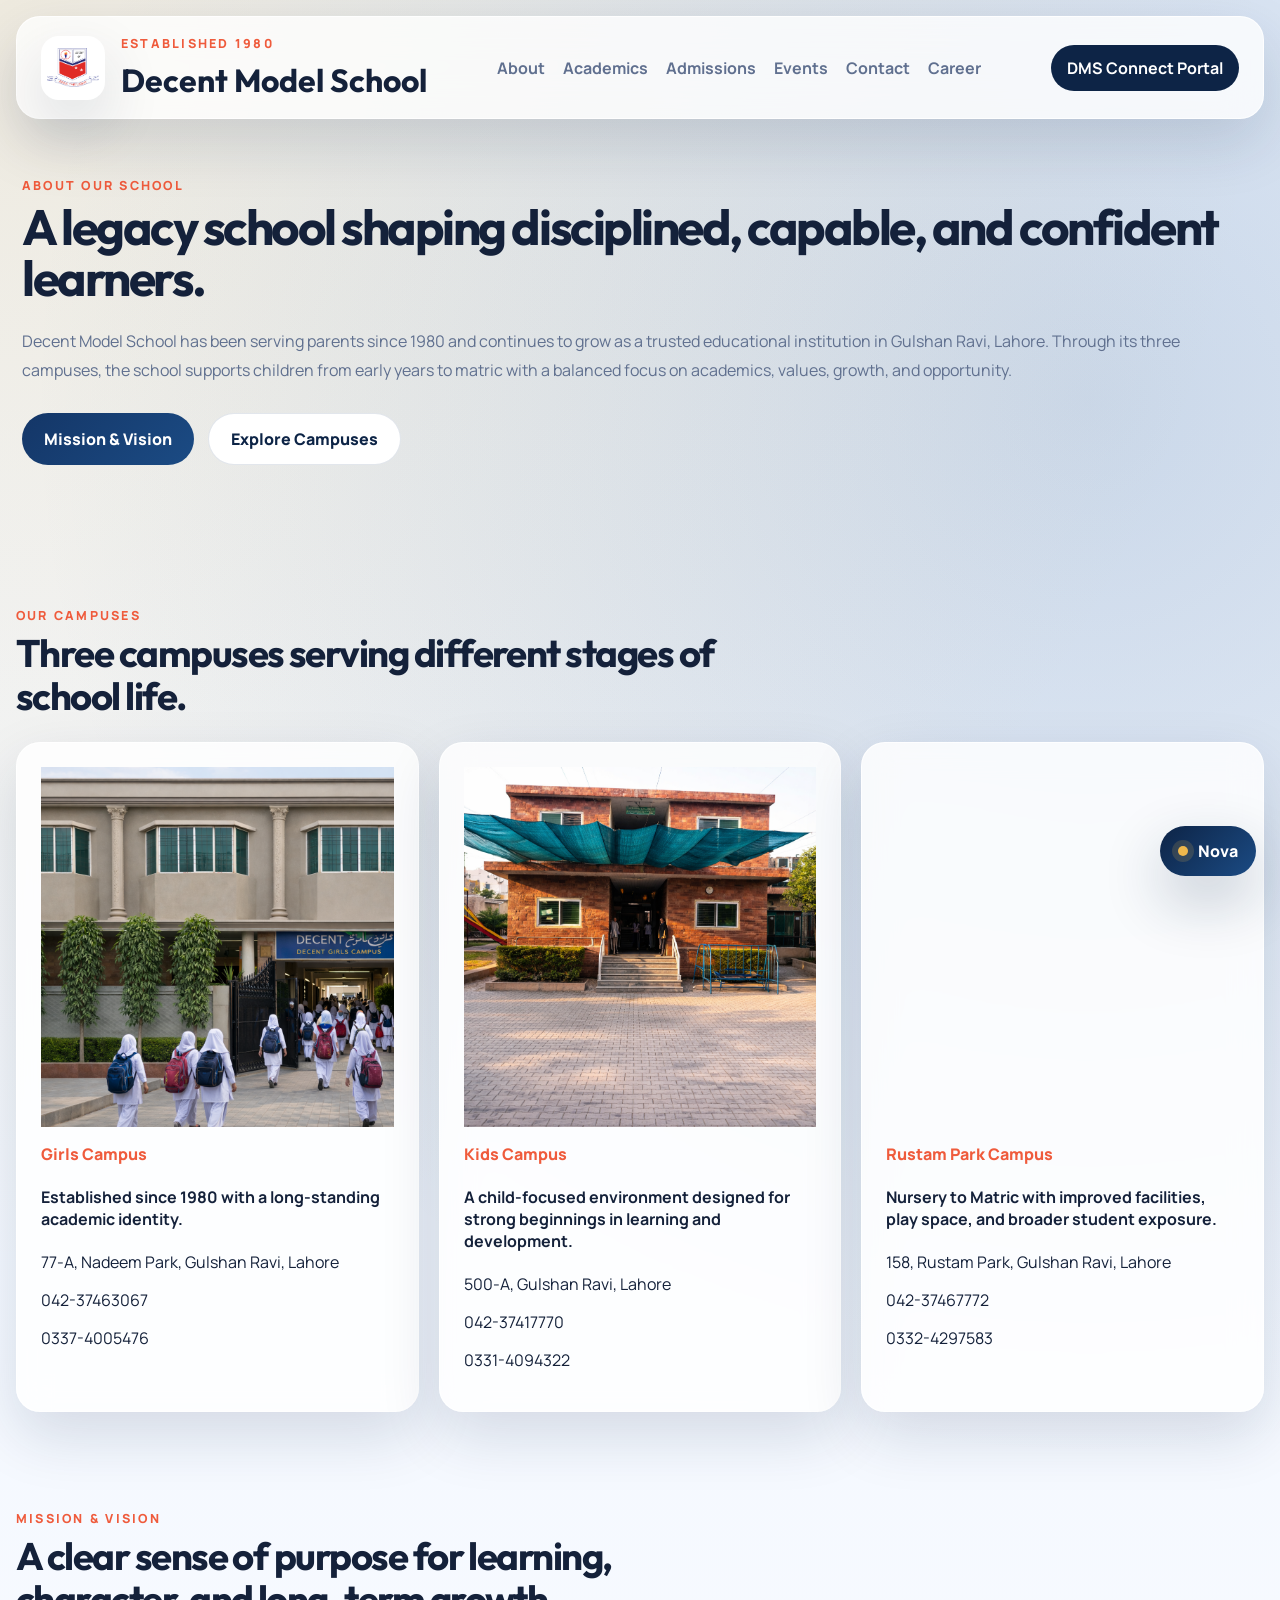
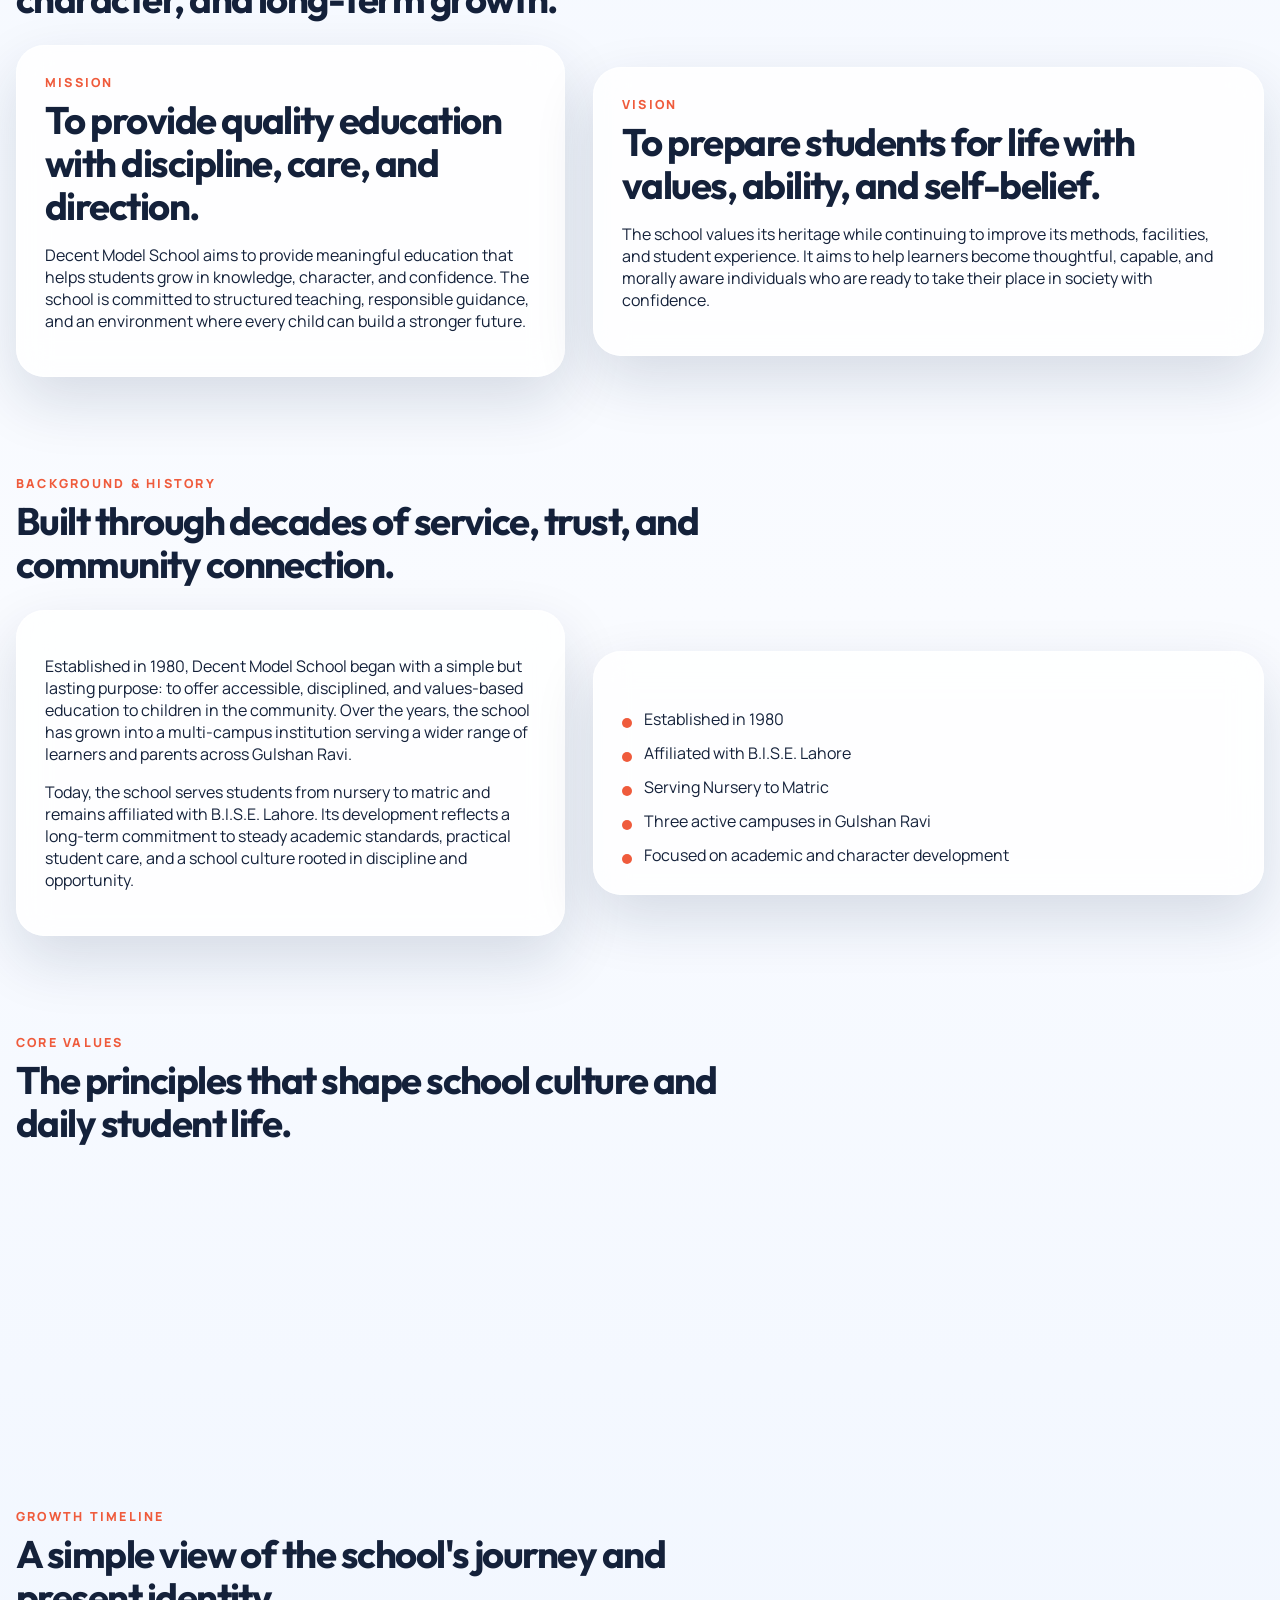
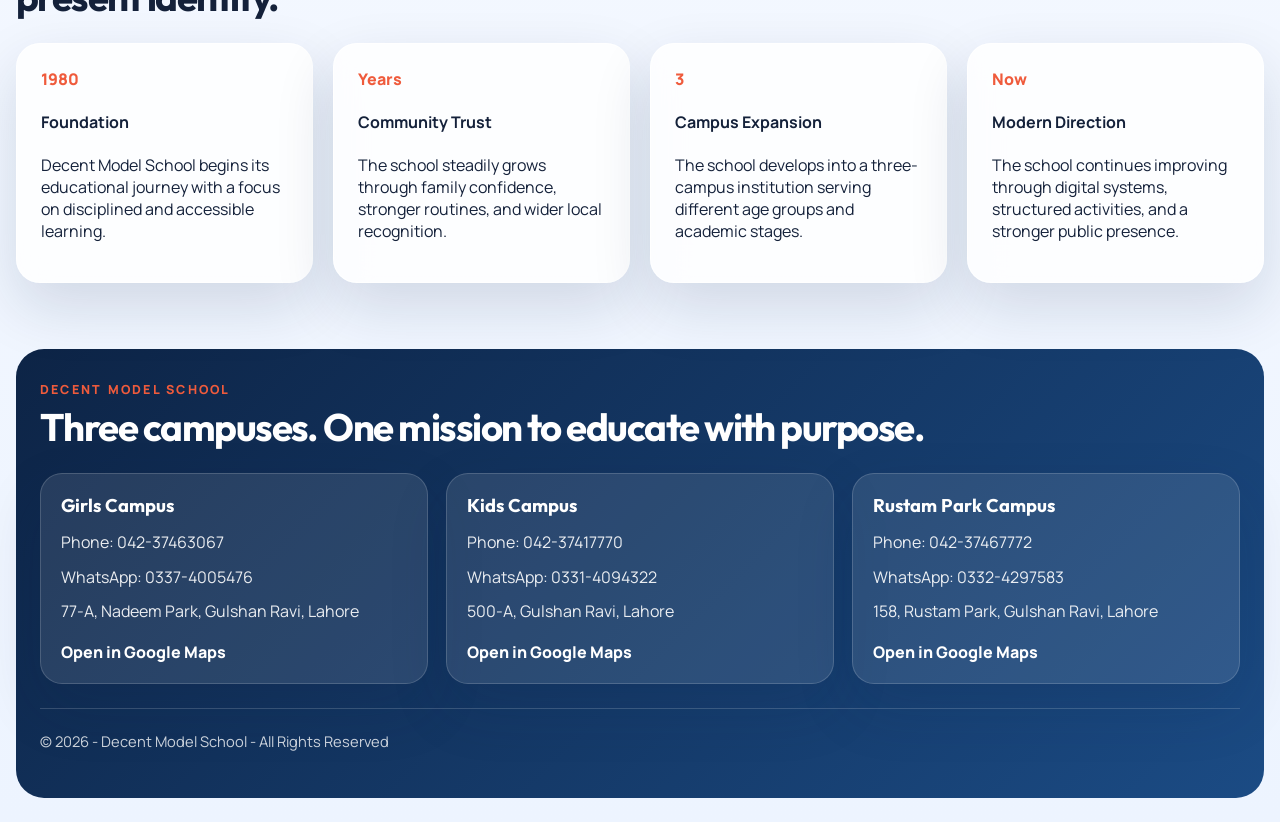
==== commit aa1b271c: "Reorder about and academics sections" ====
--- a/about/index.html
+++ b/about/index.html
@@ -56,6 +56,48 @@
                 </div>
             </section>
 
+            <section class="section" id="campuses">
+                <div class="section-heading reveal">
+                    <p class="eyebrow">Our Campuses</p>
+                    <h3>Three campuses serving different stages of school life.</h3>
+                </div>
+                <div class="stories-grid">
+                    <article class="story-card reveal">
+                        <div class="story-photo campus-photo" style="background-image: url('../assets/images/girls-campus-front.png?v=2');">
+                        </div>
+                        <div class="story-copy">
+                            <p class="story-tag">Girls Campus</p>
+                            <h4>Established since 1980 with a long-standing academic identity.</h4>
+                            <p>77-A, Nadeem Park, Gulshan Ravi, Lahore</p>
+                            <p>042-37463067</p>
+                            <p>0337-4005476</p>
+                        </div>
+                    </article>
+                    <article class="story-card reveal">
+                        <div class="story-photo campus-photo" style="background-image: url('../assets/images/kidscampus.png');">
+                        </div>
+                        <div class="story-copy">
+                            <p class="story-tag">Kids Campus</p>
+                            <h4>A child-focused environment designed for strong beginnings in learning and development.</h4>
+                            <p>500-A, Gulshan Ravi, Lahore</p>
+                            <p>042-37417770</p>
+                            <p>0331-4094322</p>
+                        </div>
+                    </article>
+                    <article class="story-card reveal">
+                        <div class="story-photo campus-photo" style="background-image: url('../assets/images/Rustam-park-front.png');">
+                        </div>
+                        <div class="story-copy">
+                            <p class="story-tag">Rustam Park Campus</p>
+                            <h4>Nursery to Matric with improved facilities, play space, and broader student exposure.</h4>
+                            <p>158, Rustam Park, Gulshan Ravi, Lahore</p>
+                            <p>042-37467772</p>
+                            <p>0332-4297583</p>
+                        </div>
+                    </article>
+                </div>
+            </section>
+
             <section class="section" id="mission-vision">
                 <div class="section-heading reveal">
                     <p class="eyebrow">Mission & Vision</p>
@@ -139,48 +181,6 @@
                         <div class="pillar-number">04</div>
                         <h4>Continuous Improvement</h4>
                         <p>Facilities, activities, and school systems continue to improve in response to changing needs and community trust.</p>
-                    </article>
-                </div>
-            </section>
-
-            <section class="section" id="campuses">
-                <div class="section-heading reveal">
-                    <p class="eyebrow">Our Campuses</p>
-                    <h3>Three campuses serving different stages of school life.</h3>
-                </div>
-                <div class="stories-grid">
-                    <article class="story-card reveal">
-                        <div class="story-photo campus-photo" style="background-image: url('../assets/images/girls-campus-front.png?v=2');">
-                        </div>
-                        <div class="story-copy">
-                            <p class="story-tag">Girls Campus</p>
-                            <h4>Established since 1980 with a long-standing academic identity.</h4>
-                            <p>77-A, Nadeem Park, Gulshan Ravi, Lahore</p>
-                            <p>042-37463067</p>
-                            <p>0337-4005476</p>
-                        </div>
-                    </article>
-                    <article class="story-card reveal">
-                        <div class="story-photo campus-photo" style="background-image: url('../assets/images/kidscampus.png');">
-                        </div>
-                        <div class="story-copy">
-                            <p class="story-tag">Kids Campus</p>
-                            <h4>A child-focused environment designed for strong beginnings in learning and development.</h4>
-                            <p>500-A, Gulshan Ravi, Lahore</p>
-                            <p>042-37417770</p>
-                            <p>0331-4094322</p>
-                        </div>
-                    </article>
-                    <article class="story-card reveal">
-                        <div class="story-photo campus-photo" style="background-image: url('../assets/images/Rustam-park-front.png');">
-                        </div>
-                        <div class="story-copy">
-                            <p class="story-tag">Rustam Park Campus</p>
-                            <h4>Nursery to Matric with improved facilities, play space, and broader student exposure.</h4>
-                            <p>158, Rustam Park, Gulshan Ravi, Lahore</p>
-                            <p>042-37467772</p>
-                            <p>0332-4297583</p>
-                        </div>
                     </article>
                 </div>
             </section>
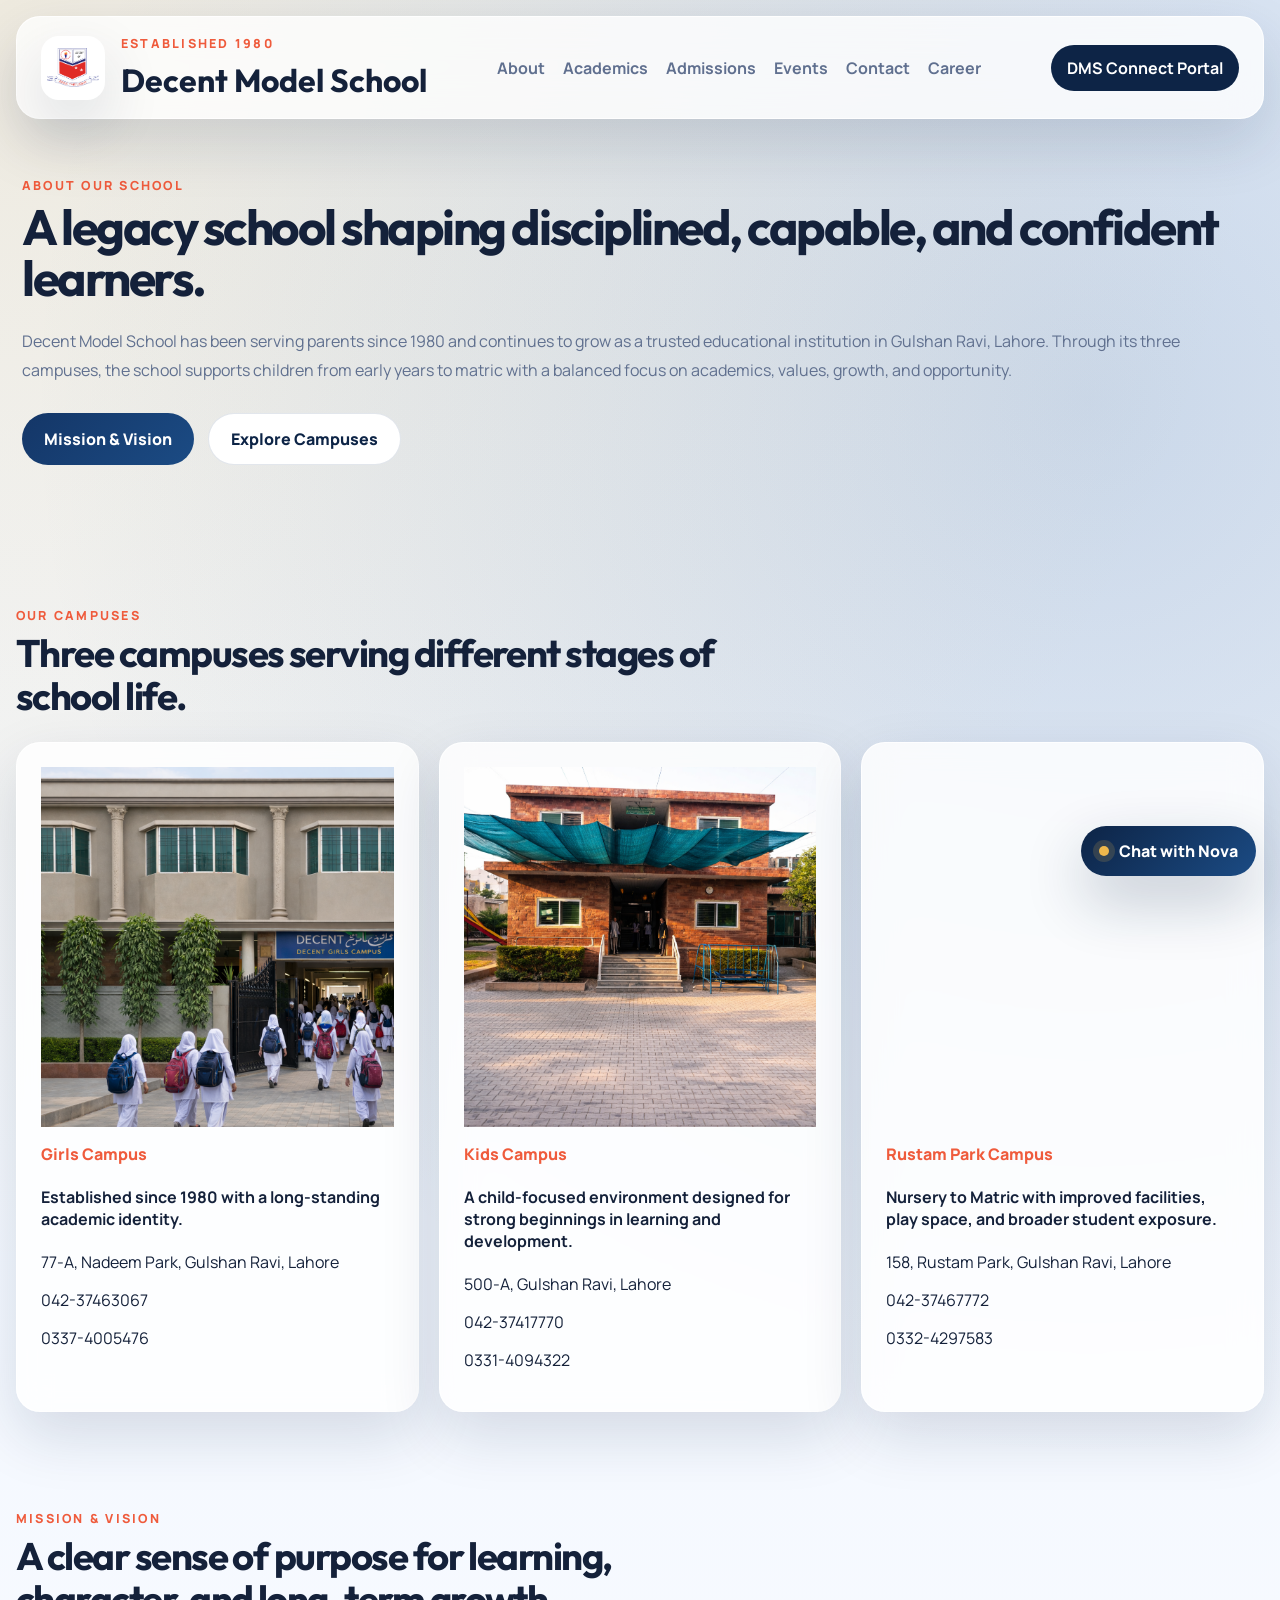
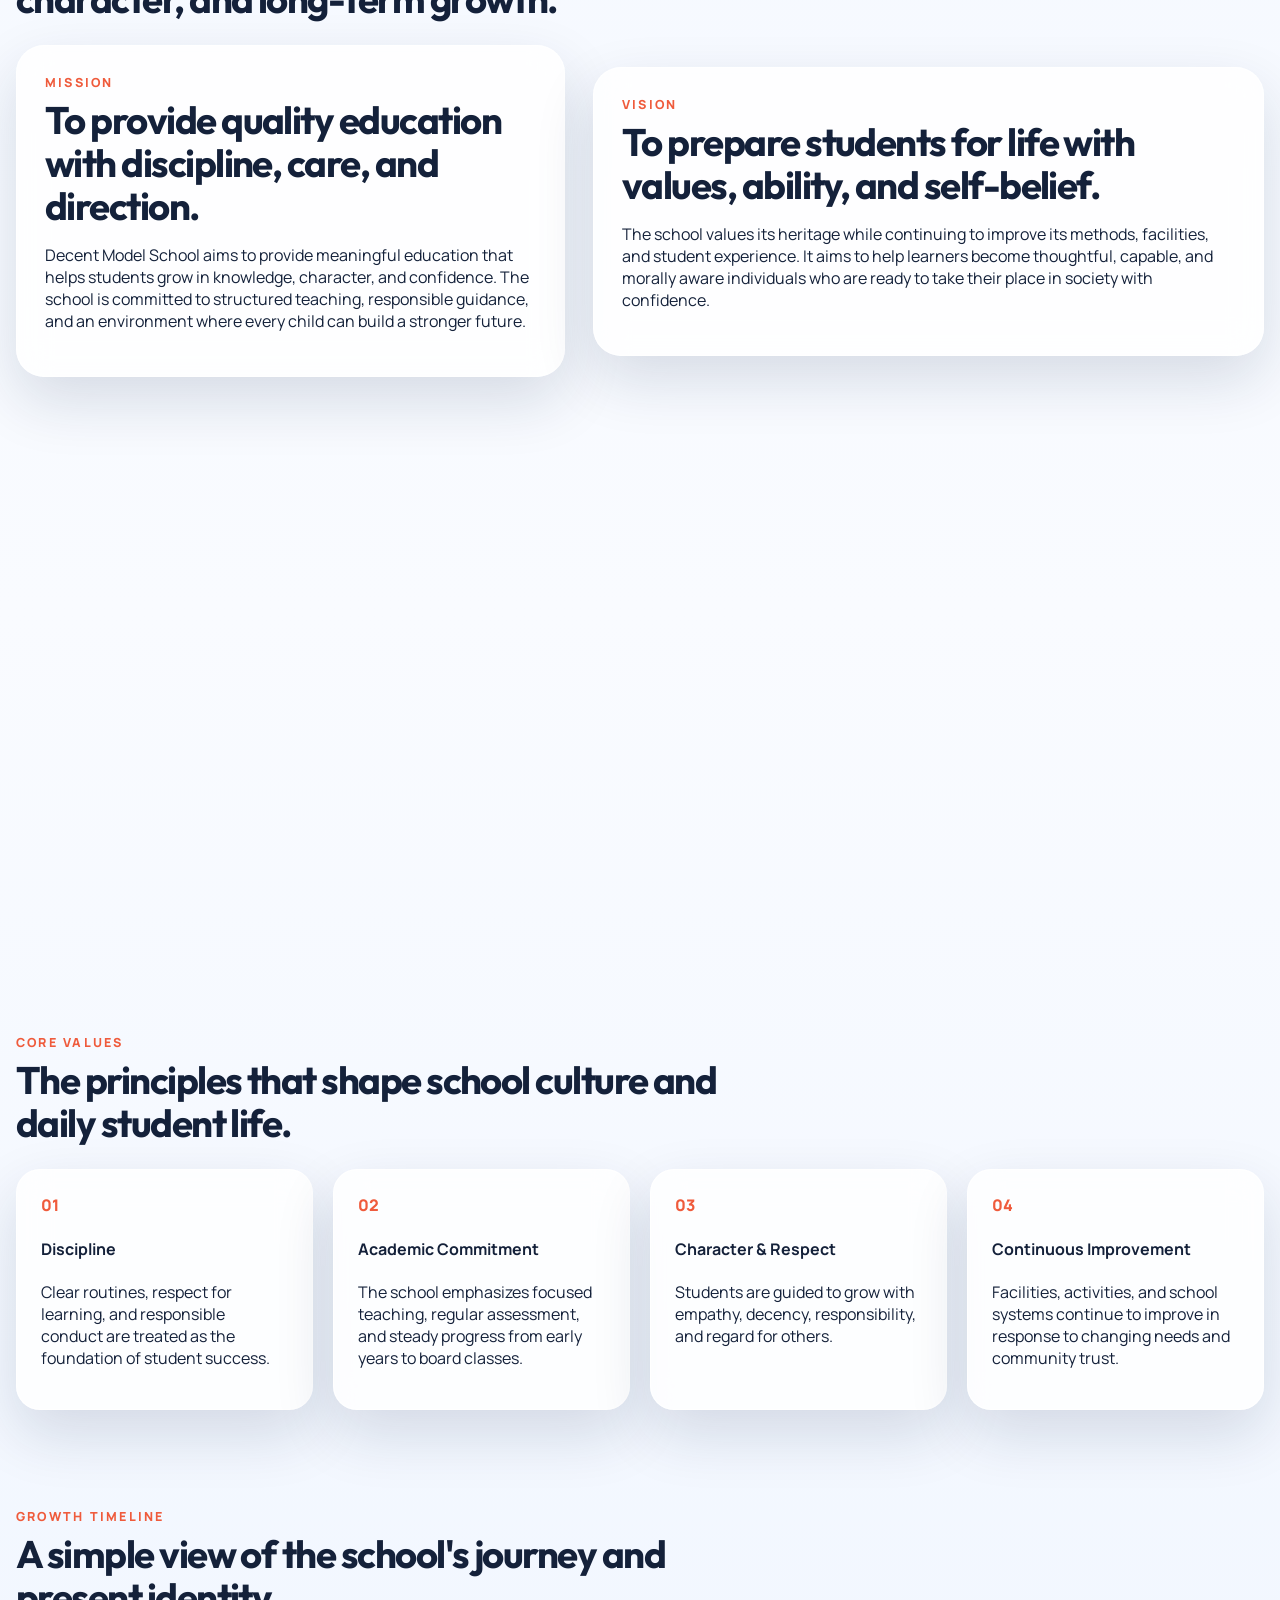
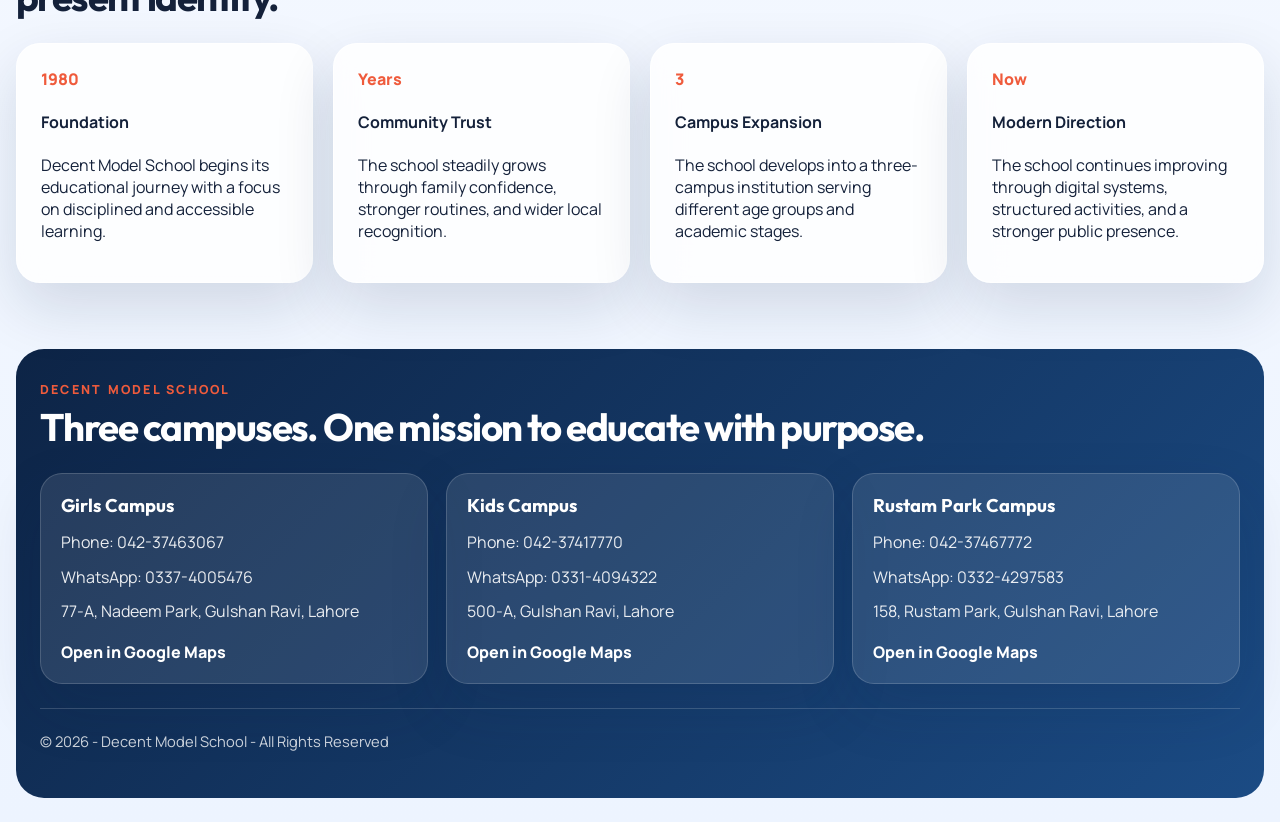
==== commit 3ea97ae8: "Improve school chatbot content and layout" ====
--- a/about/index.html
+++ b/about/index.html
@@ -9,7 +9,7 @@
     <link rel="preconnect" href="https://fonts.googleapis.com">
     <link rel="preconnect" href="https://fonts.gstatic.com" crossorigin>
     <link href="https://fonts.googleapis.com/css2?family=Manrope:wght@400;500;600;700;800&family=Outfit:wght@500;600;700;800&display=swap" rel="stylesheet">
-    <link rel="stylesheet" href="../assets/css/styles.css?v=6">
+    <link rel="stylesheet" href="../assets/css/styles.css?v=11">
 </head>
 <body data-page-depth="1">
     <div class="site-shell">
@@ -251,7 +251,7 @@
         </footer>
     </div>
 
-    <script src="../assets/js/script.js?v=6"></script>
+    <script src="../assets/js/script.js?v=11"></script>
 </body>
 </html>
 
--- a/assets/css/styles.css
+++ b/assets/css/styles.css
@@ -1379,51 +1379,31 @@
     display: none;
 }
 
-.chatbot-panel__header {
-    display: flex;
-    align-items: start;
-    justify-content: space-between;
-    gap: 16px;
-    padding: 20px 20px 16px;
-    background:
-        radial-gradient(circle at top right, rgba(239, 184, 76, 0.24), transparent 30%),
-        linear-gradient(135deg, rgba(13, 36, 70, 0.98), rgba(27, 75, 132, 0.96));
-    color: white;
-}
-
-.chatbot-panel__header h3 {
-    margin: 0;
-    font-family: "Outfit", sans-serif;
-    font-size: 1.25rem;
-}
-
-.chatbot-panel__eyebrow {
-    margin: 0 0 8px;
-    color: rgba(255, 255, 255, 0.72);
-    text-transform: uppercase;
-    letter-spacing: 0.14em;
-    font-size: 0.7rem;
-    font-weight: 800;
+.chatbot-panel__topbar {
+    display: flex;
+    justify-content: flex-end;
+    margin-bottom: 4px;
 }
 
 .chatbot-panel__close {
     border: none;
-    width: 40px;
-    height: 40px;
-    border-radius: 14px;
-    font-size: 1.5rem;
+    width: 34px;
+    height: 34px;
+    border-radius: 999px;
+    font-size: 1.2rem;
     line-height: 1;
-    color: white;
-    background: rgba(255, 255, 255, 0.12);
+    color: var(--navy-900);
+    background: rgba(20, 54, 103, 0.08);
     cursor: pointer;
 }
 
 .chatbot-panel__body {
     display: flex;
     flex-direction: column;
+    gap: 12px;
     flex: 1 1 auto;
     min-height: 0;
-    padding: 14px 14px 6px;
+    padding: 4px 14px 6px;
     background:
         radial-gradient(circle at top left, rgba(239, 184, 76, 0.08), transparent 26%),
         linear-gradient(180deg, rgba(255, 255, 255, 0.86), rgba(237, 245, 255, 0.94));
@@ -1433,10 +1413,10 @@
 .chatbot-thread {
     display: flex;
     flex-direction: column;
+    gap: 12px;
     flex: 1 1 auto;
-    gap: 12px;
-    min-height: 220px;
-    max-height: 100%;
+    min-height: 120px;
+    max-height: min(280px, 42vh);
     overflow: auto;
     padding-right: 4px;
 }
@@ -1473,8 +1453,8 @@
 .chatbot-suggestions {
     display: flex;
     flex-wrap: nowrap;
+    flex: 0 0 auto;
     gap: 10px;
-    margin-top: 10px;
     overflow-x: auto;
     padding-bottom: 4px;
     scrollbar-width: thin;
@@ -1496,18 +1476,24 @@
 
 .chatbot-form {
     flex: 0 0 auto;
-    display: grid;
-    gap: 0;
+    display: block;
     padding: 10px 14px 14px;
     border-top: 1px solid rgba(20, 54, 103, 0.08);
     background: rgba(255, 255, 255, 0.92);
 }
 
+.chatbot-composer {
+    display: flex;
+    align-items: center;
+    gap: 8px;
+}
+
 .chatbot-form textarea {
-    width: 100%;
+    flex: 1 1 auto;
+    width: auto;
     border: 1px solid rgba(20, 54, 103, 0.12);
     border-radius: 999px;
-    padding: 12px 54px 12px 14px;
+    padding: 12px 14px;
     font: inherit;
     color: var(--ink);
     background: rgba(248, 251, 255, 0.98);
@@ -1517,17 +1503,10 @@
     overflow: hidden;
 }
 
-.chatbot-form__actions {
-    position: relative;
-}
-
 .chatbot-send {
-    position: absolute;
-    right: 6px;
-    top: 50%;
-    transform: translateY(-50%);
-    width: 36px;
-    height: 36px;
+    flex: 0 0 auto;
+    width: 40px;
+    height: 40px;
     border: none;
     border-radius: 999px;
     display: inline-flex;
@@ -1694,4 +1673,8 @@
     .chatbot-form {
         padding: 10px 12px 12px;
     }
-}
+
+    .chatbot-composer {
+        gap: 6px;
+    }
+}
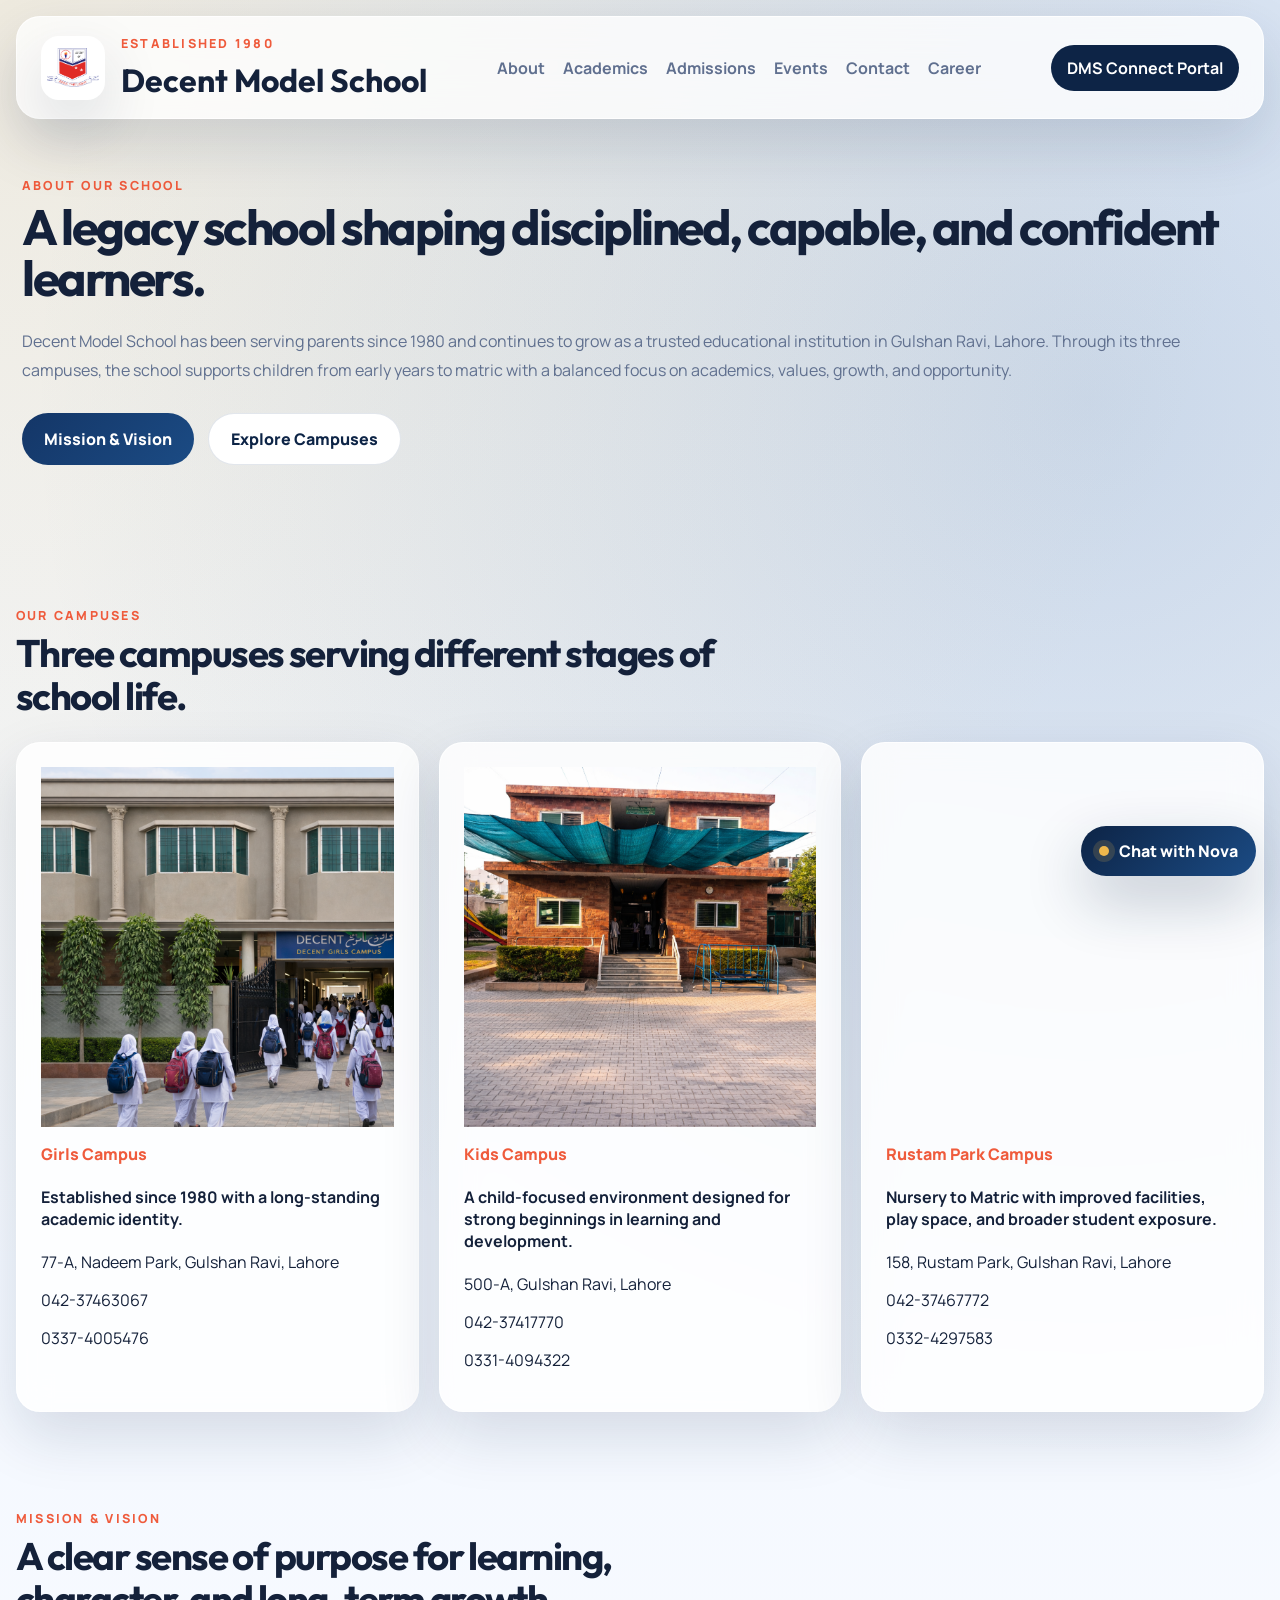
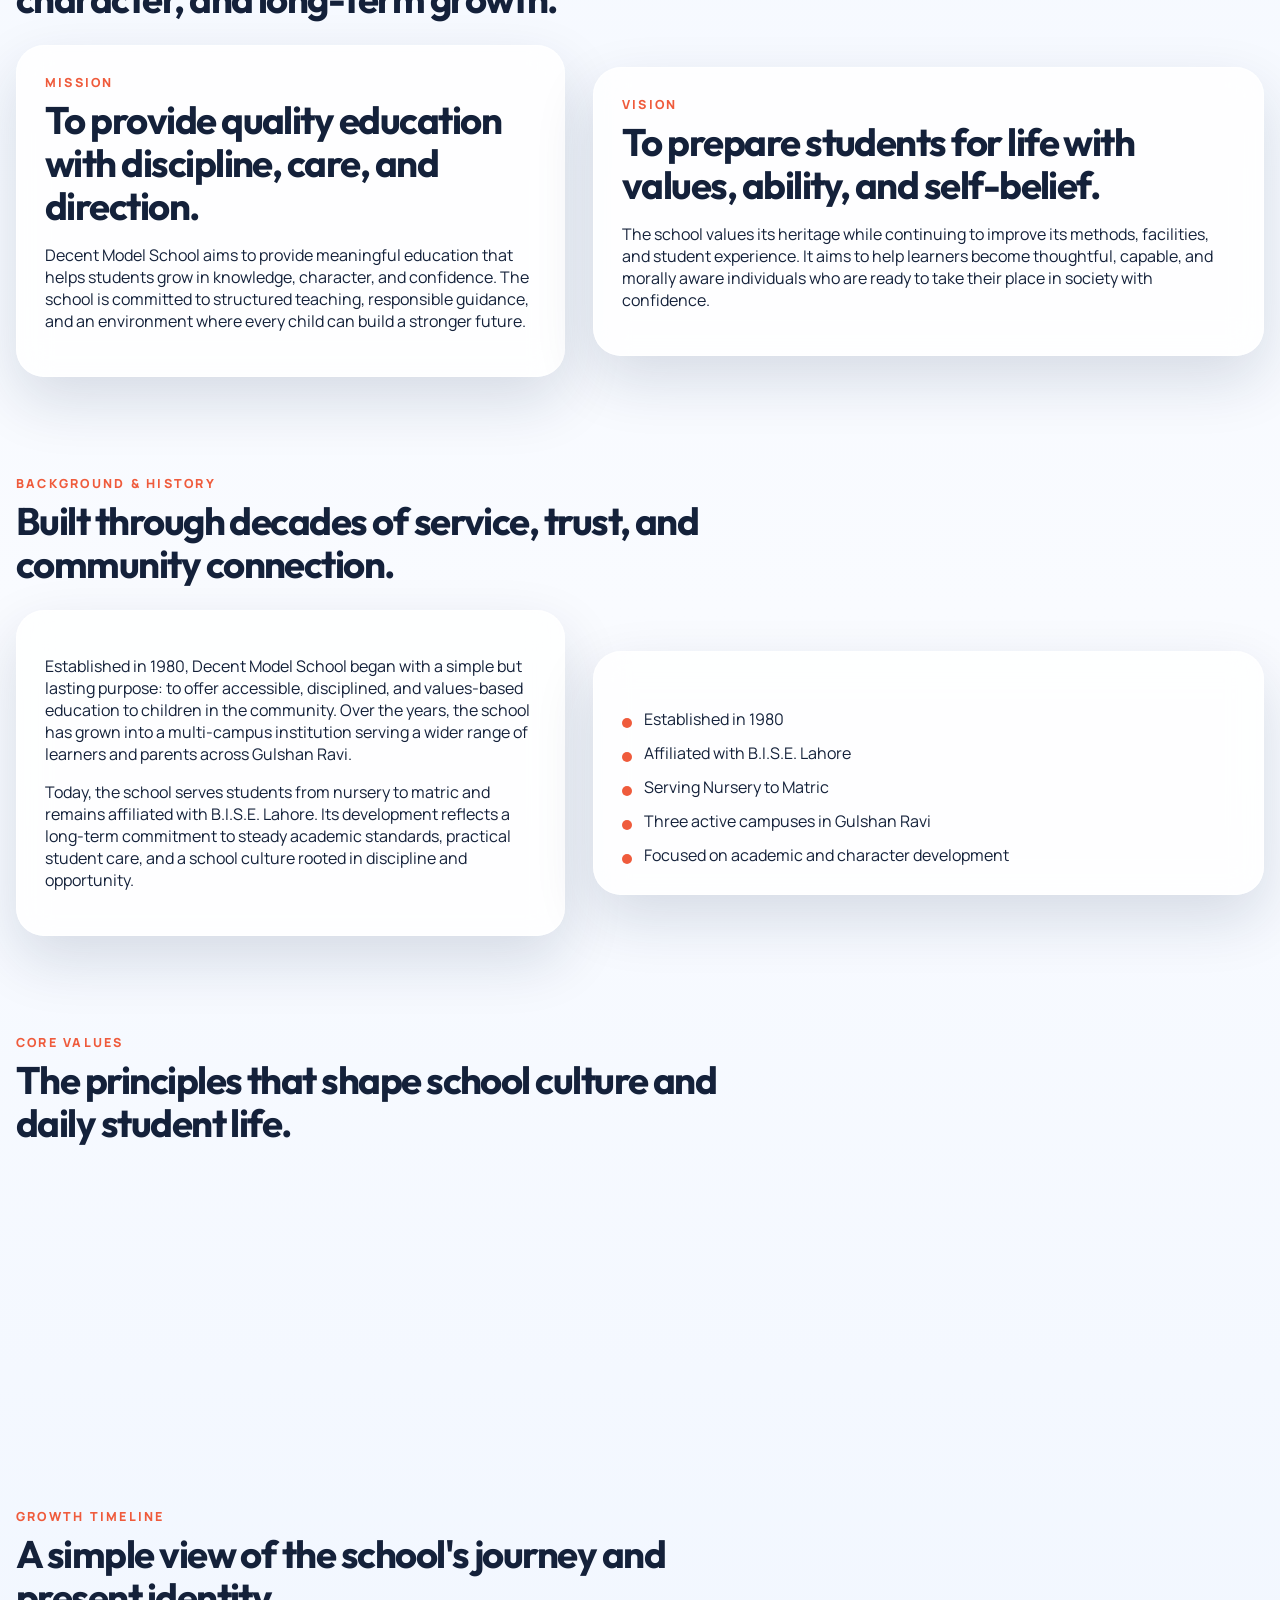
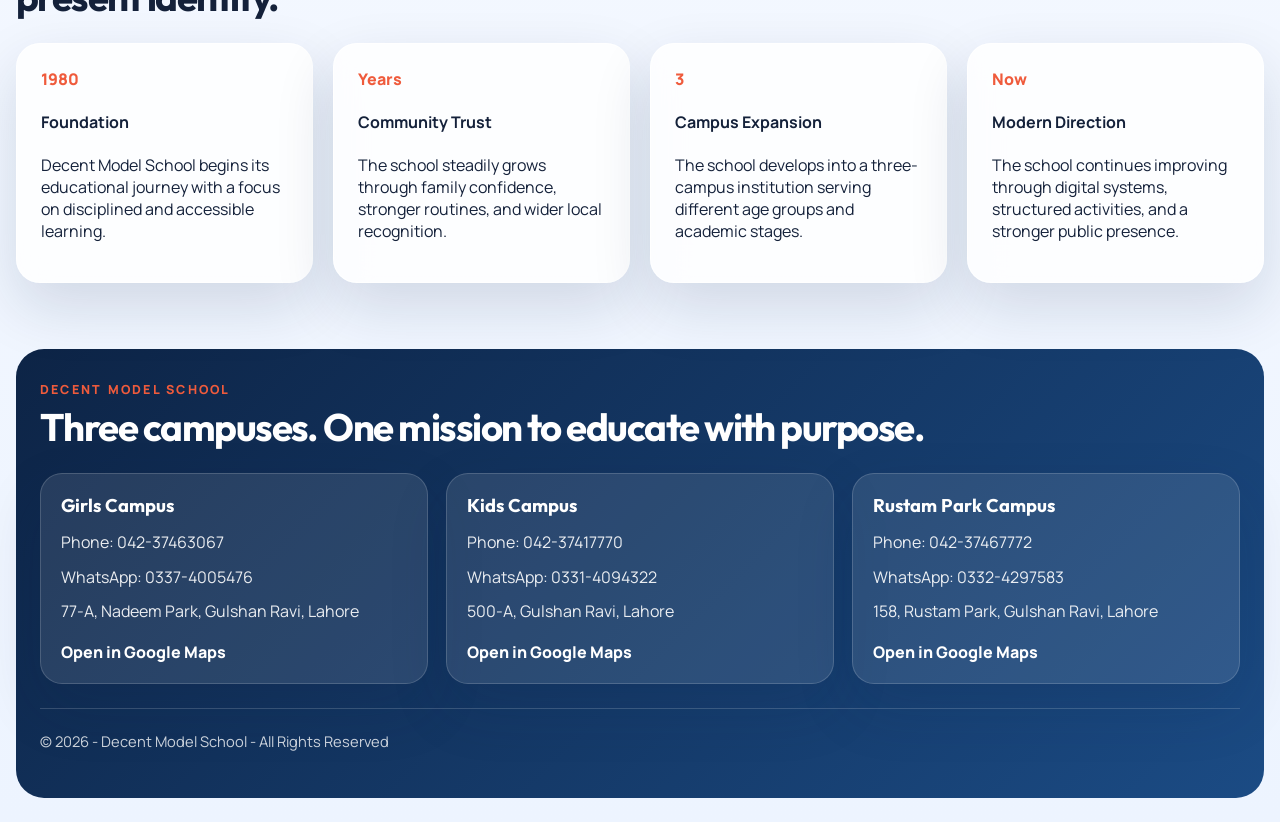
==== commit 1da13f83: "Switch forms to hosted email submission" ====
--- a/about/index.html
+++ b/about/index.html
@@ -9,7 +9,7 @@
     <link rel="preconnect" href="https://fonts.googleapis.com">
     <link rel="preconnect" href="https://fonts.gstatic.com" crossorigin>
     <link href="https://fonts.googleapis.com/css2?family=Manrope:wght@400;500;600;700;800&family=Outfit:wght@500;600;700;800&display=swap" rel="stylesheet">
-    <link rel="stylesheet" href="../assets/css/styles.css?v=11">
+    <link rel="stylesheet" href="../assets/css/styles.css?v=12">
 </head>
 <body data-page-depth="1">
     <div class="site-shell">
@@ -251,7 +251,7 @@
         </footer>
     </div>
 
-    <script src="../assets/js/script.js?v=11"></script>
+    <script src="../assets/js/script.js?v=12"></script>
 </body>
 </html>
 
--- a/assets/css/styles.css
+++ b/assets/css/styles.css
@@ -1314,6 +1314,33 @@
 
 .admission-form textarea {
     resize: vertical;
+}
+
+.input-pair {
+    display: grid;
+    grid-template-columns: 96px 1fr;
+    gap: 10px;
+}
+
+.country-code-input {
+    text-align: center;
+}
+
+.form-validation-note {
+    color: #b42318;
+    font-weight: 700;
+}
+
+.visually-hidden {
+    position: absolute;
+    width: 1px;
+    height: 1px;
+    padding: 0;
+    margin: -1px;
+    overflow: hidden;
+    clip: rect(0, 0, 0, 0);
+    white-space: nowrap;
+    border: 0;
 }
 
 .uploads-grid input[type="file"] {
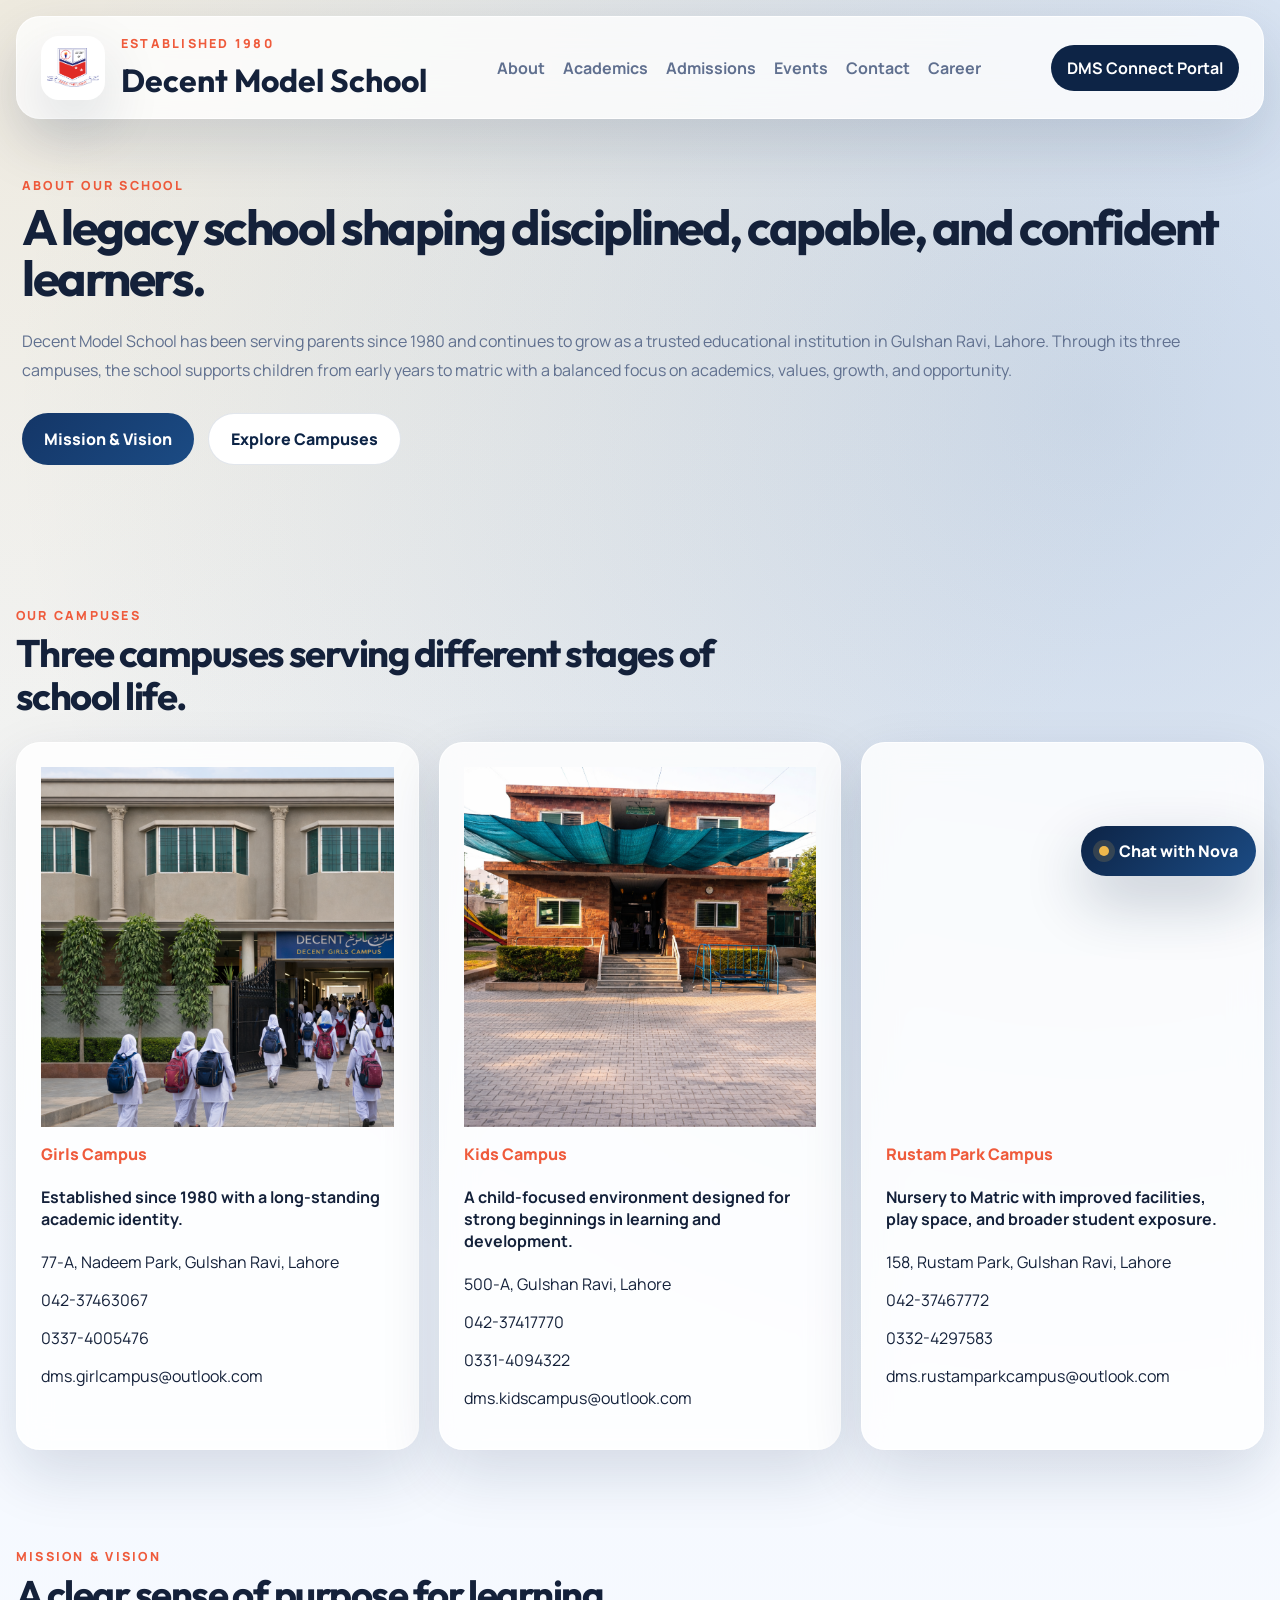
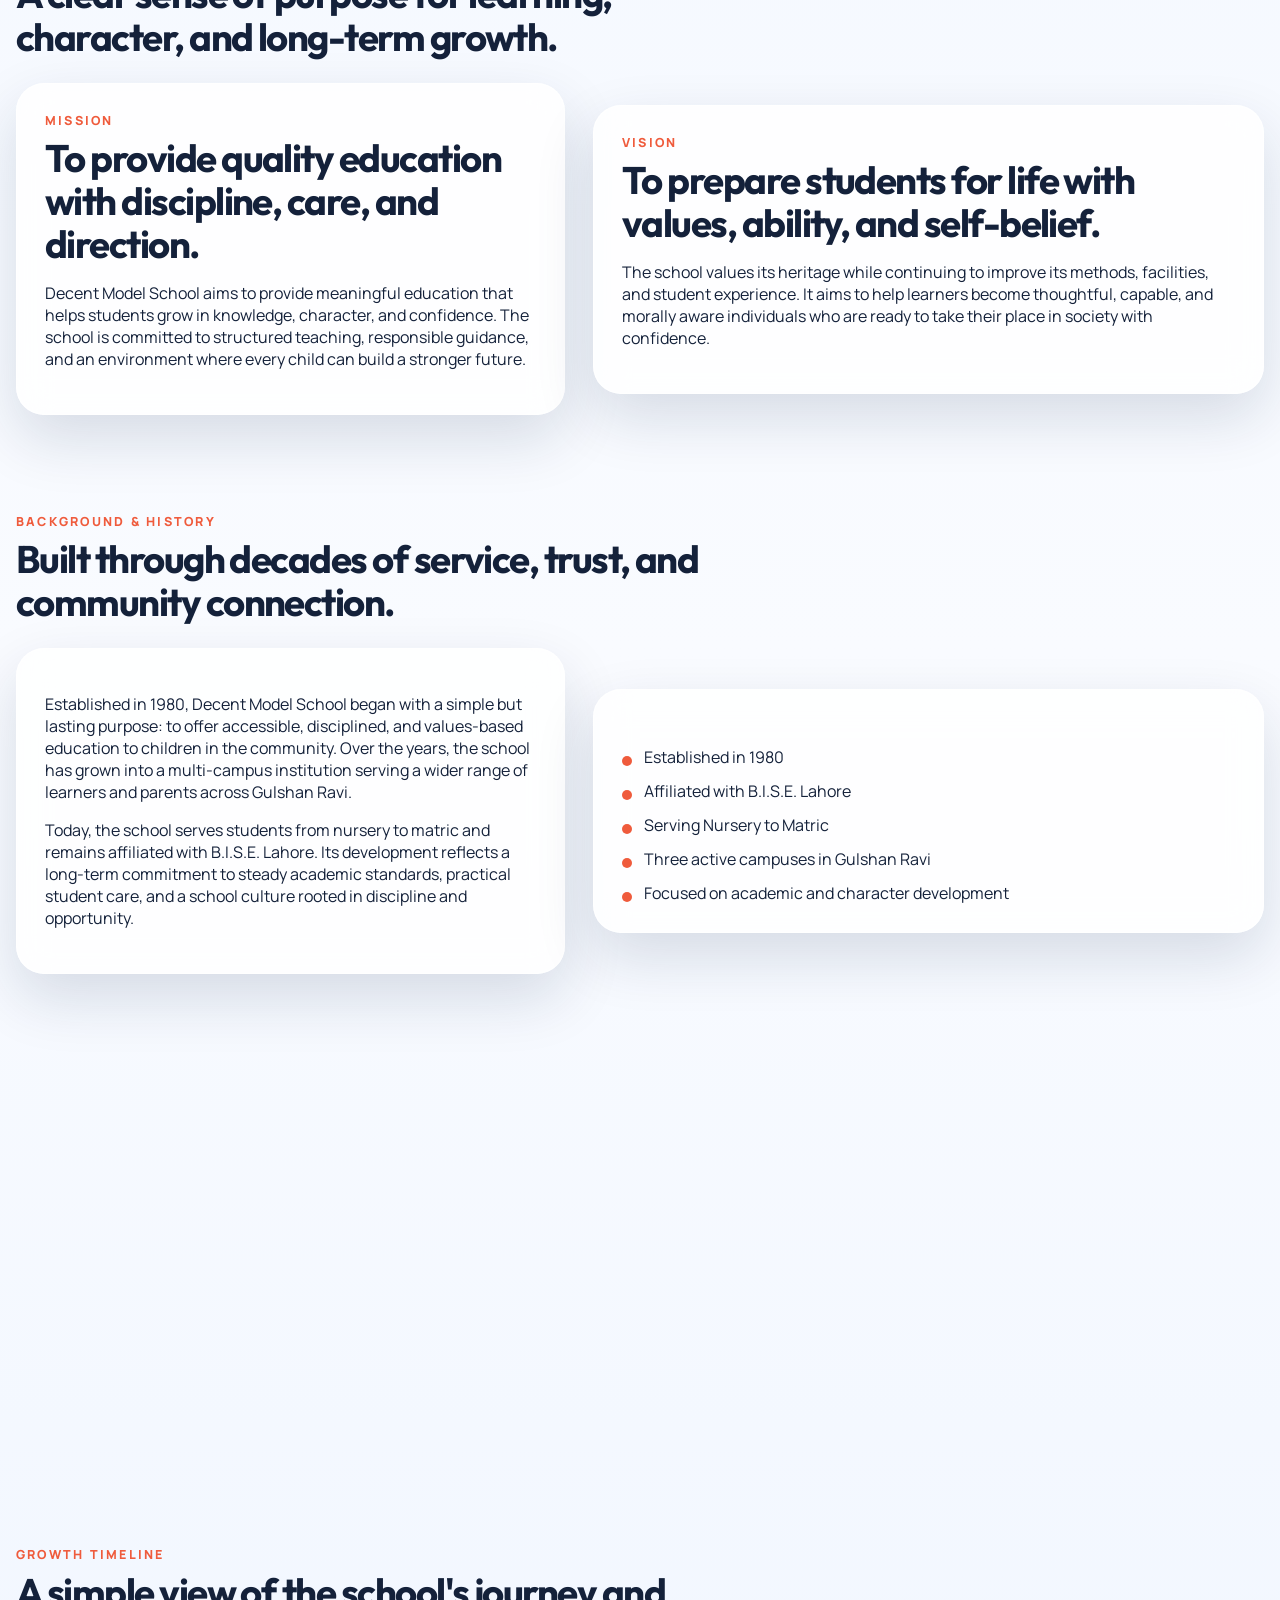
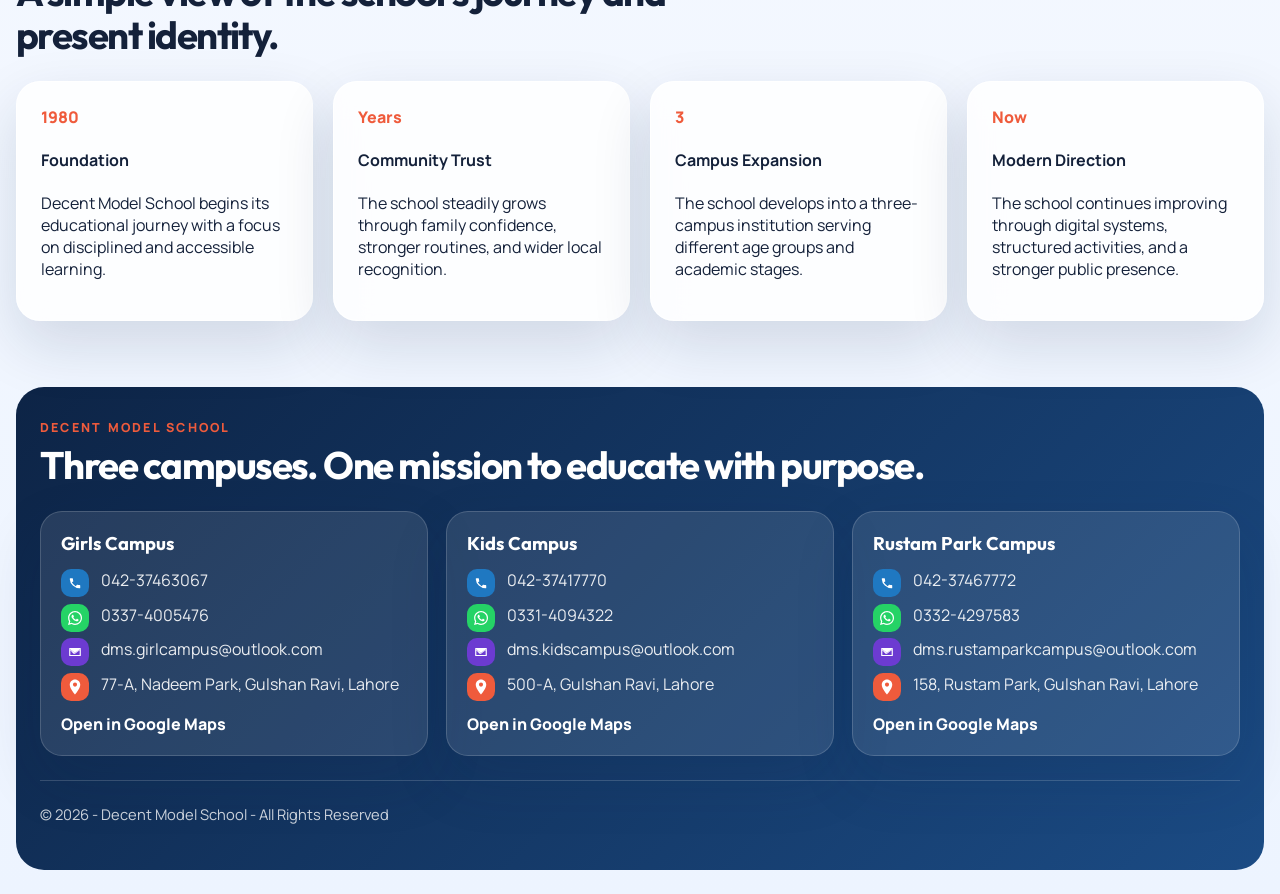
==== commit 2d759b96: "Update campus contact routing and footer details" ====
--- a/about/index.html
+++ b/about/index.html
@@ -1,4 +1,4 @@
-<!DOCTYPE html>
+﻿<!DOCTYPE html>
 <html lang="en">
 <head>
     <meta charset="UTF-8">
@@ -9,7 +9,7 @@
     <link rel="preconnect" href="https://fonts.googleapis.com">
     <link rel="preconnect" href="https://fonts.gstatic.com" crossorigin>
     <link href="https://fonts.googleapis.com/css2?family=Manrope:wght@400;500;600;700;800&family=Outfit:wght@500;600;700;800&display=swap" rel="stylesheet">
-    <link rel="stylesheet" href="../assets/css/styles.css?v=12">
+    <link rel="stylesheet" href="../assets/css/styles.css?v=14">
 </head>
 <body data-page-depth="1">
     <div class="site-shell">
@@ -30,7 +30,7 @@
                 <a href="../careers/">Career</a>
             </nav>
             <div class="nav-actions">
-                <a class="portal-link" href="http://127.0.0.1:8000/">DMS Connect Portal</a>
+                <a class="portal-link" href="http://127.0.0.1:8001/">DMS Connect Portal</a>
                 <button class="menu-toggle" id="menuToggle" aria-label="Open menu">
                     <span></span>
                     <span></span>
@@ -71,6 +71,7 @@
                             <p>77-A, Nadeem Park, Gulshan Ravi, Lahore</p>
                             <p>042-37463067</p>
                             <p>0337-4005476</p>
+                            <p>dms.girlcampus@outlook.com</p>
                         </div>
                     </article>
                     <article class="story-card reveal">
@@ -82,6 +83,7 @@
                             <p>500-A, Gulshan Ravi, Lahore</p>
                             <p>042-37417770</p>
                             <p>0331-4094322</p>
+                            <p>dms.kidscampus@outlook.com</p>
                         </div>
                     </article>
                     <article class="story-card reveal">
@@ -93,6 +95,7 @@
                             <p>158, Rustam Park, Gulshan Ravi, Lahore</p>
                             <p>042-37467772</p>
                             <p>0332-4297583</p>
+                            <p>dms.rustamparkcampus@outlook.com</p>
                         </div>
                     </article>
                 </div>
@@ -225,22 +228,25 @@
             <div class="footer-campus-grid">
                 <article class="footer-campus-card">
                     <h4>Girls Campus</h4>
-                    <p>Phone: 042-37463067</p>
-                    <p>WhatsApp: 0337-4005476</p>
+                    <p>042-37463067</p>
+                    <p>0337-4005476</p>
+                    <p>dms.girlcampus@outlook.com</p>
                     <p>77-A, Nadeem Park, Gulshan Ravi, Lahore</p>
                     <a class="map-link" href="https://www.google.com/maps/search/?api=1&amp;query=77-A%2C+Nadeem+Park%2C+Gulshan+Ravi%2C+Lahore" target="_blank" rel="noopener noreferrer">Open in Google Maps</a>
                 </article>
                 <article class="footer-campus-card">
                     <h4>Kids Campus</h4>
-                    <p>Phone: 042-37417770</p>
-                    <p>WhatsApp: 0331-4094322</p>
+                    <p>042-37417770</p>
+                    <p>0331-4094322</p>
+                    <p>dms.kidscampus@outlook.com</p>
                     <p>500-A, Gulshan Ravi, Lahore</p>
                     <a class="map-link" href="https://www.google.com/maps/search/?api=1&amp;query=500-A%2C+Gulshan+Ravi%2C+Lahore" target="_blank" rel="noopener noreferrer">Open in Google Maps</a>
                 </article>
                 <article class="footer-campus-card">
                     <h4>Rustam Park Campus</h4>
-                    <p>Phone: 042-37467772</p>
-                    <p>WhatsApp: 0332-4297583</p>
+                    <p>042-37467772</p>
+                    <p>0332-4297583</p>
+                    <p>dms.rustamparkcampus@outlook.com</p>
                     <p>158, Rustam Park, Gulshan Ravi, Lahore</p>
                     <a class="map-link" href="https://www.google.com/maps/search/?api=1&amp;query=158%2C+Rustam+Park%2C+Gulshan+Ravi%2C+Lahore" target="_blank" rel="noopener noreferrer">Open in Google Maps</a>
                 </article>
@@ -251,7 +257,7 @@
         </footer>
     </div>
 
-    <script src="../assets/js/script.js?v=12"></script>
+    <script src="../assets/js/script.js?v=13"></script>
 </body>
 </html>
 
@@ -261,3 +267,4 @@
 
 
 
+
--- a/assets/css/styles.css
+++ b/assets/css/styles.css
@@ -635,6 +635,104 @@
     margin: 0 0 8px;
     color: rgba(255, 255, 255, 0.9);
     line-height: 1.65;
+    position: relative;
+    padding-left: 40px;
+}
+
+.footer-campus-card p::before {
+    content: "";
+    position: absolute;
+    left: 0;
+    top: 2px;
+    width: 28px;
+    height: 28px;
+    border-radius: 10px;
+    background-position: center;
+    background-repeat: no-repeat;
+    background-size: 14px 14px;
+}
+
+.footer-campus-card p:nth-of-type(1)::before {
+    background-color: #1f78c1;
+    background-image: url("data:image/svg+xml,%3Csvg xmlns='http://www.w3.org/2000/svg' viewBox='0 0 24 24' fill='white'%3E%3Cpath d='M6.62 10.79a15.46 15.46 0 0 0 6.59 6.59l2.2-2.2a1 1 0 0 1 1-.24 11.36 11.36 0 0 0 3.57.57 1 1 0 0 1 1 1V20a1 1 0 0 1-1 1A17 17 0 0 1 3 5a1 1 0 0 1 1-1h3.49a1 1 0 0 1 1 1 11.36 11.36 0 0 0 .57 3.57 1 1 0 0 1-.25 1.01Z'/%3E%3C/svg%3E");
+}
+
+.footer-campus-card p:nth-of-type(2)::before {
+    background-color: #25d366;
+    background-image: url("data:image/svg+xml,%3Csvg xmlns='http://www.w3.org/2000/svg' viewBox='0 0 24 24' fill='white'%3E%3Cpath d='M20.52 3.48A11.86 11.86 0 0 0 12.07 0C5.5 0 .14 5.35.14 11.93c0 2.1.55 4.15 1.59 5.96L0 24l6.28-1.65a11.8 11.8 0 0 0 5.79 1.48h.01c6.57 0 11.93-5.35 11.93-11.93 0-3.19-1.24-6.18-3.49-8.42ZM12.08 21.8h-.01a9.8 9.8 0 0 1-4.99-1.36l-.36-.21-3.72.98 1-3.62-.23-.37a9.83 9.83 0 0 1-1.5-5.27c0-5.42 4.41-9.83 9.84-9.83 2.62 0 5.08 1.02 6.93 2.87a9.74 9.74 0 0 1 2.88 6.95c0 5.42-4.41 9.83-9.84 9.83Zm5.39-7.36c-.3-.15-1.77-.87-2.04-.97-.27-.1-.47-.15-.66.15-.2.3-.76.97-.94 1.17-.17.2-.35.22-.64.07-.3-.15-1.25-.46-2.39-1.47-.88-.79-1.48-1.76-1.65-2.06-.17-.3-.02-.46.13-.61.13-.13.3-.35.44-.52.15-.17.2-.3.3-.5.1-.2.05-.37-.02-.52-.08-.15-.67-1.62-.92-2.22-.24-.58-.49-.5-.67-.51h-.57c-.2 0-.52.08-.79.37-.27.3-1.04 1.02-1.04 2.48 0 1.47 1.07 2.89 1.22 3.09.15.2 2.1 3.21 5.08 4.5.71.31 1.27.49 1.7.63.71.22 1.36.19 1.87.12.57-.08 1.77-.72 2.02-1.42.25-.69.25-1.29.17-1.42-.07-.12-.27-.2-.57-.34Z'/%3E%3C/svg%3E");
+}
+
+.footer-campus-card p:nth-of-type(3)::before {
+    background-color: #6c3bd1;
+    background-image: url("data:image/svg+xml,%3Csvg xmlns='http://www.w3.org/2000/svg' viewBox='0 0 24 24' fill='white'%3E%3Cpath d='M3 5h18a1 1 0 0 1 1 1v12a1 1 0 0 1-1 1H3a1 1 0 0 1-1-1V6a1 1 0 0 1 1-1Zm0 2v.24l9 6.43 9-6.43V7l-8.42 6.01a1 1 0 0 1-1.16 0L3 7.01ZM4 17h16V9.18l-7.42 5.3a3 3 0 0 1-3.48 0L4 9.18V17Z'/%3E%3C/svg%3E");
+}
+
+.footer-campus-card p:nth-of-type(4)::before {
+    background-color: #ef5b3c;
+    background-size: 18px 18px;
+    background-image: url("data:image/svg+xml,%3Csvg xmlns='http://www.w3.org/2000/svg' viewBox='0 0 24 24' fill='white'%3E%3Cpath d='M12 2C8.13 2 5 5.13 5 9c0 5.25 7 13 7 13s7-7.75 7-13c0-3.87-3.13-7-7-7Zm0 9.5A2.5 2.5 0 1 1 12 6a2.5 2.5 0 0 1 0 5.5Z'/%3E%3C/svg%3E");
+}
+
+.footer-contact-list {
+    display: grid;
+    gap: 10px;
+}
+
+.footer-contact-line {
+    display: flex;
+    align-items: flex-start;
+    gap: 12px;
+    color: rgba(255, 255, 255, 0.94);
+}
+
+.footer-contact-line a,
+.footer-contact-line span {
+    color: inherit;
+    text-decoration: none;
+    line-height: 1.55;
+}
+
+.footer-contact-line a:hover {
+    text-decoration: underline;
+}
+
+.footer-icon {
+    flex: 0 0 28px;
+    width: 28px;
+    height: 28px;
+    border-radius: 10px;
+    display: inline-flex;
+    align-items: center;
+    justify-content: center;
+    color: #fff;
+}
+
+.footer-icon svg {
+    width: 14px;
+    height: 14px;
+    fill: currentColor;
+    display: block;
+}
+
+.footer-icon.phone {
+    background: linear-gradient(135deg, #0f4c81, #1f78c1);
+}
+
+.footer-icon.whatsapp {
+    background: linear-gradient(135deg, #18b663, #25d366);
+}
+
+.footer-icon.email {
+    background: linear-gradient(135deg, #9d5cf2, #6c3bd1);
+}
+
+.footer-icon.location {
+    background: linear-gradient(135deg, #db4b3f, #ef5b3c);
+}
+
+.footer-icon.location svg {
+    width: 24px;
+    height: 24px;
 }
 
 .contact-card p,
@@ -788,6 +886,10 @@
     background: linear-gradient(135deg, #18b663, #25d366);
 }
 
+.contact-icon.email {
+    background: linear-gradient(135deg, #9d5cf2, #6c3bd1);
+}
+
 .contact-icon.location {
     background: linear-gradient(135deg, #db4b3f, #ef5b3c);
 }
@@ -1248,6 +1350,10 @@
     align-items: start;
 }
 
+.admission-layout--full {
+    grid-template-columns: 1fr;
+}
+
 .admission-sidebar {
     display: grid;
     gap: 18px;
@@ -1268,6 +1374,41 @@
 
 .admission-form-wrap {
     padding: 26px;
+}
+
+.form-info-strip {
+    display: grid;
+    gap: 16px;
+    margin-bottom: 28px;
+    padding: 18px 20px;
+    border-radius: 22px;
+    background: linear-gradient(135deg, rgba(20, 54, 103, 0.06), rgba(239, 91, 60, 0.08));
+    border: 1px solid rgba(20, 54, 103, 0.08);
+}
+
+.form-info-strip__heading strong {
+    display: block;
+    font-family: "Outfit", sans-serif;
+    font-size: 1.05rem;
+    color: var(--navy-900);
+}
+
+.form-info-strip__items {
+    display: flex;
+    flex-wrap: wrap;
+    gap: 12px;
+}
+
+.form-info-strip__items span {
+    display: inline-flex;
+    align-items: center;
+    min-height: 44px;
+    padding: 10px 14px;
+    border-radius: 999px;
+    background: rgba(255, 255, 255, 0.88);
+    border: 1px solid rgba(20, 54, 103, 0.08);
+    font-weight: 700;
+    color: var(--navy-900);
 }
 
 .admission-form {
@@ -1329,6 +1470,26 @@
 .form-validation-note {
     color: #b42318;
     font-weight: 700;
+}
+
+.form-success-card {
+    display: grid;
+    gap: 8px;
+    padding: 18px 20px;
+    border-radius: 20px;
+    background: linear-gradient(135deg, rgba(11, 122, 74, 0.1), rgba(35, 179, 122, 0.18));
+    border: 1px solid rgba(11, 122, 74, 0.16);
+    color: #0b5f3f;
+}
+
+.form-success-card strong {
+    font-family: "Outfit", sans-serif;
+    font-size: 1.1rem;
+}
+
+.form-success-card p {
+    margin: 0;
+    line-height: 1.6;
 }
 
 .visually-hidden {
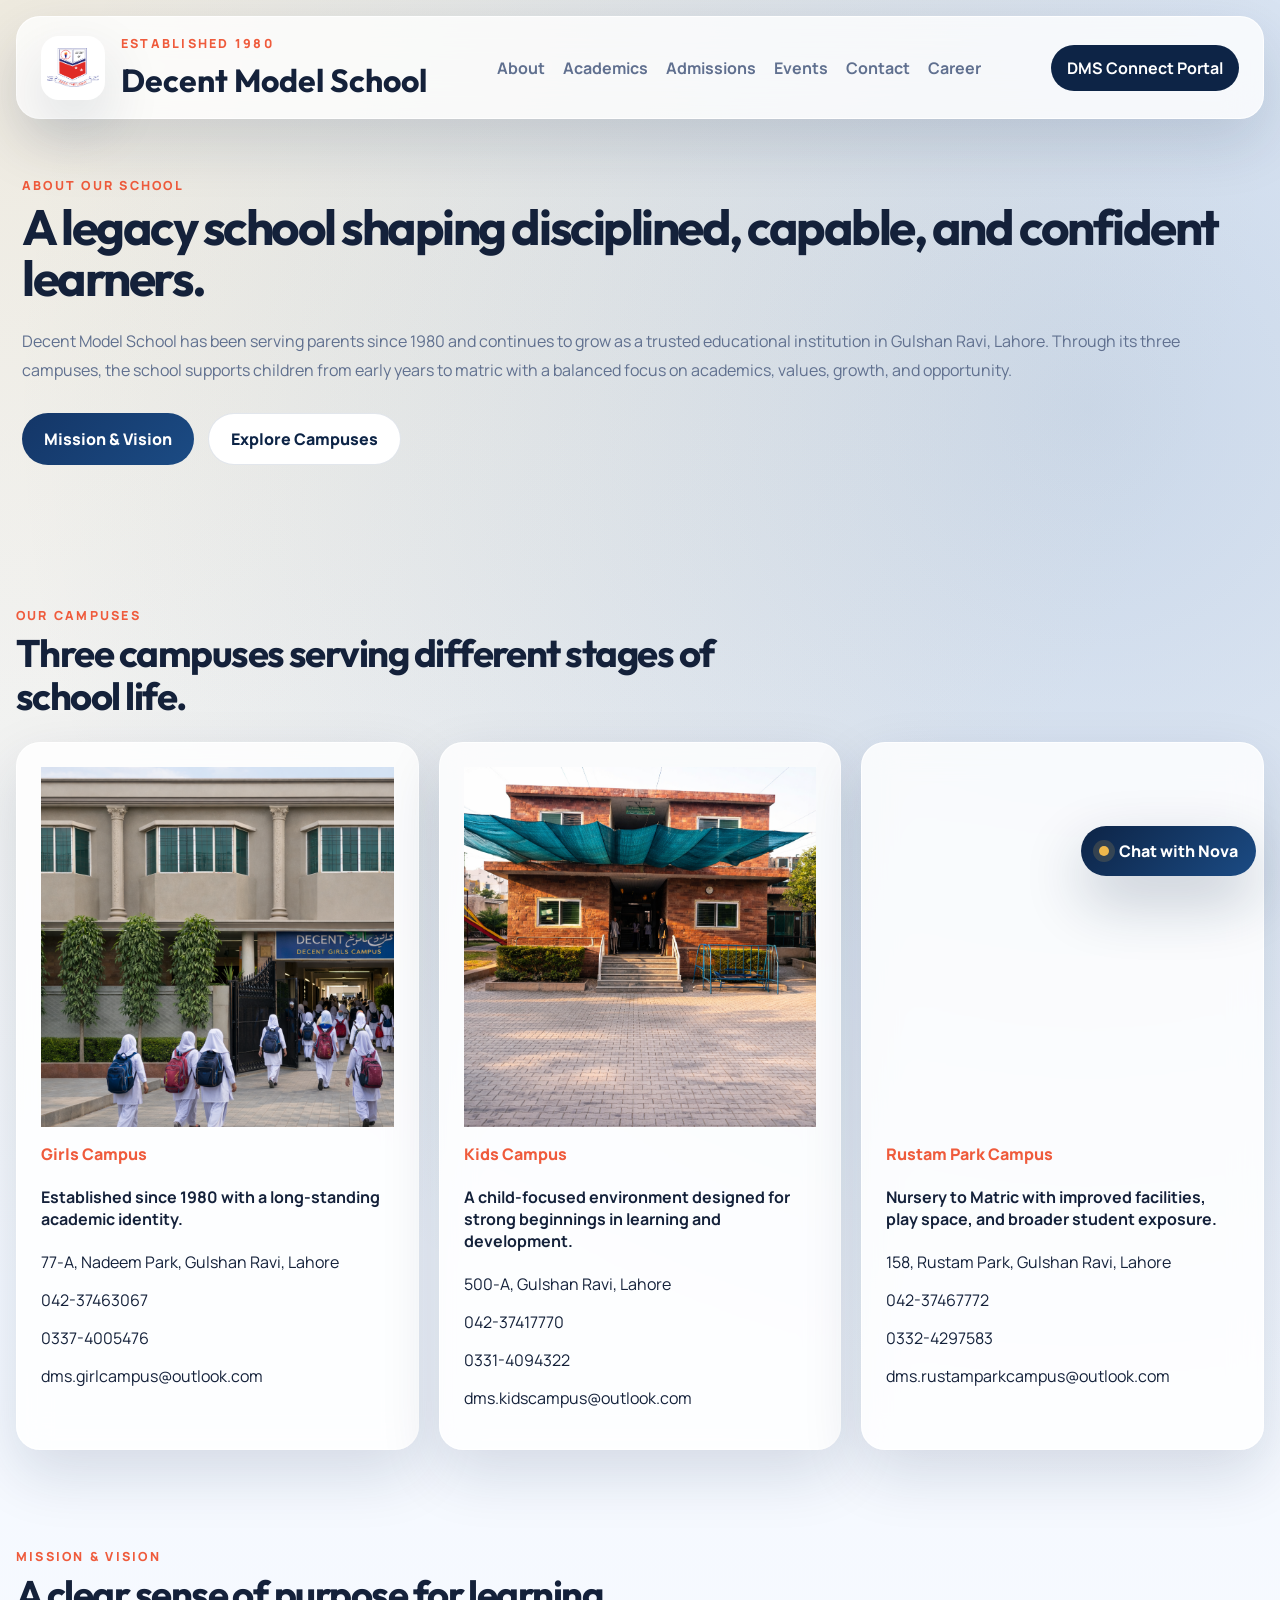
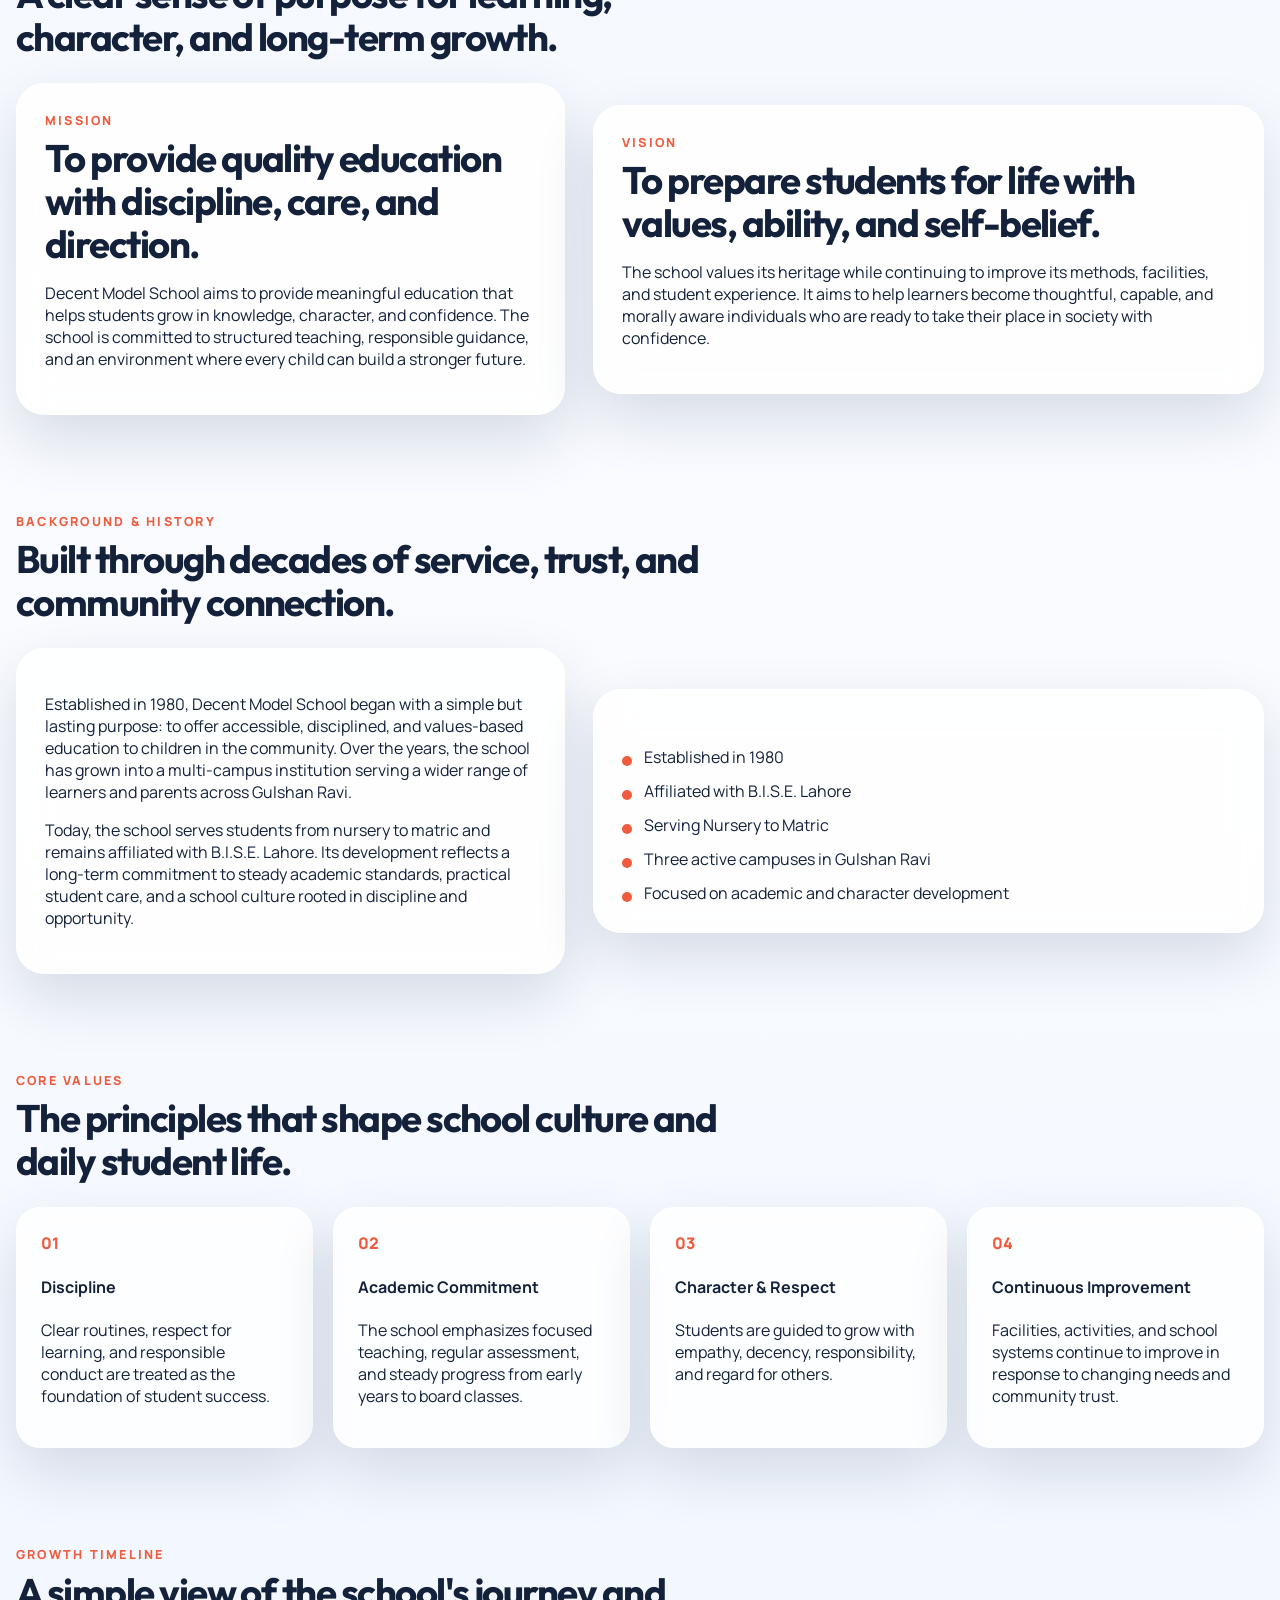
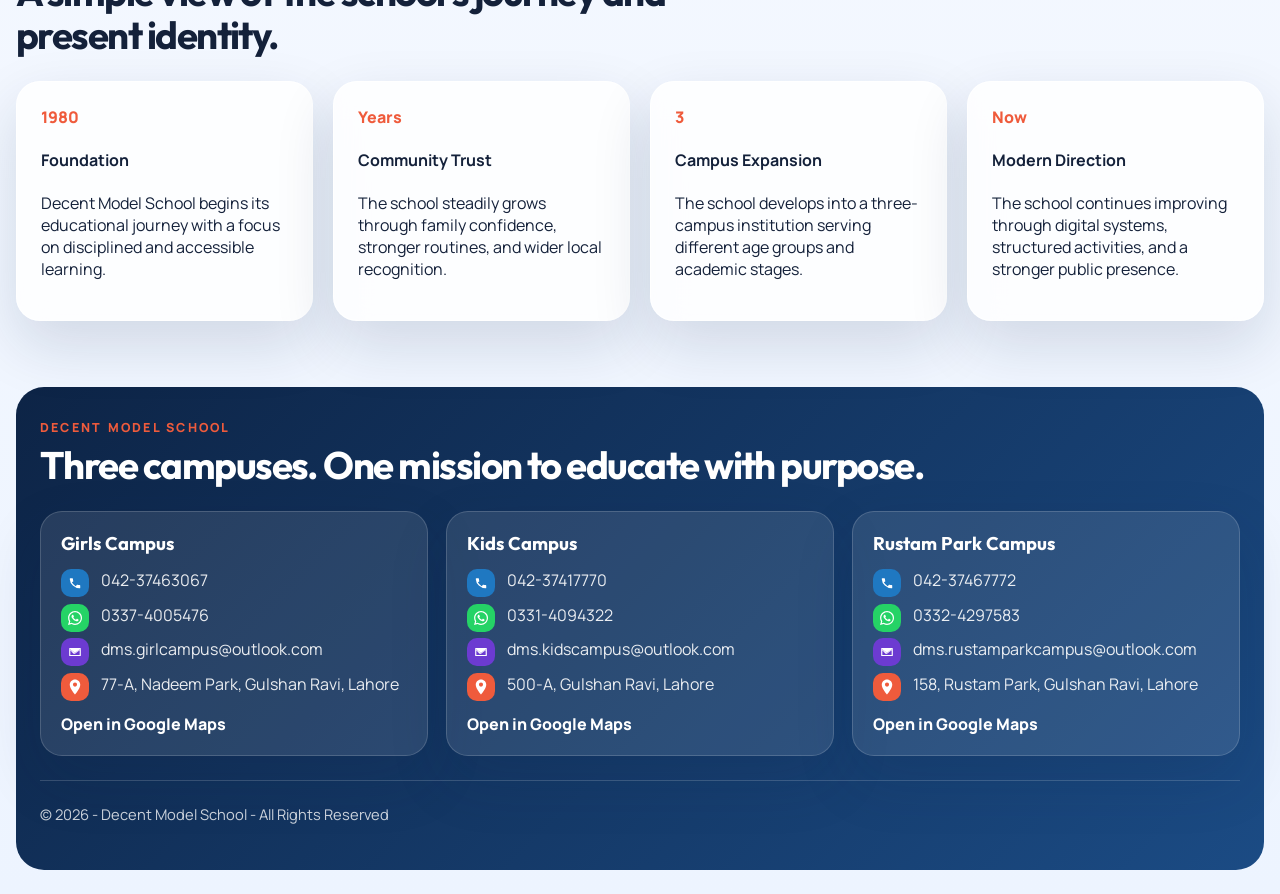
==== commit dfdadae0: "Fix form success visibility behavior" ====
--- a/about/index.html
+++ b/about/index.html
@@ -9,7 +9,7 @@
     <link rel="preconnect" href="https://fonts.googleapis.com">
     <link rel="preconnect" href="https://fonts.gstatic.com" crossorigin>
     <link href="https://fonts.googleapis.com/css2?family=Manrope:wght@400;500;600;700;800&family=Outfit:wght@500;600;700;800&display=swap" rel="stylesheet">
-    <link rel="stylesheet" href="../assets/css/styles.css?v=14">
+    <link rel="stylesheet" href="../assets/css/styles.css?v=16">
 </head>
 <body data-page-depth="1">
     <div class="site-shell">
@@ -257,7 +257,7 @@
         </footer>
     </div>
 
-    <script src="../assets/js/script.js?v=13"></script>
+    <script src="../assets/js/script.js?v=15"></script>
 </body>
 </html>
 
--- a/assets/css/styles.css
+++ b/assets/css/styles.css
@@ -35,6 +35,10 @@
 
 a {
     color: inherit;
+}
+
+[hidden] {
+    display: none !important;
 }
 
 .site-shell {
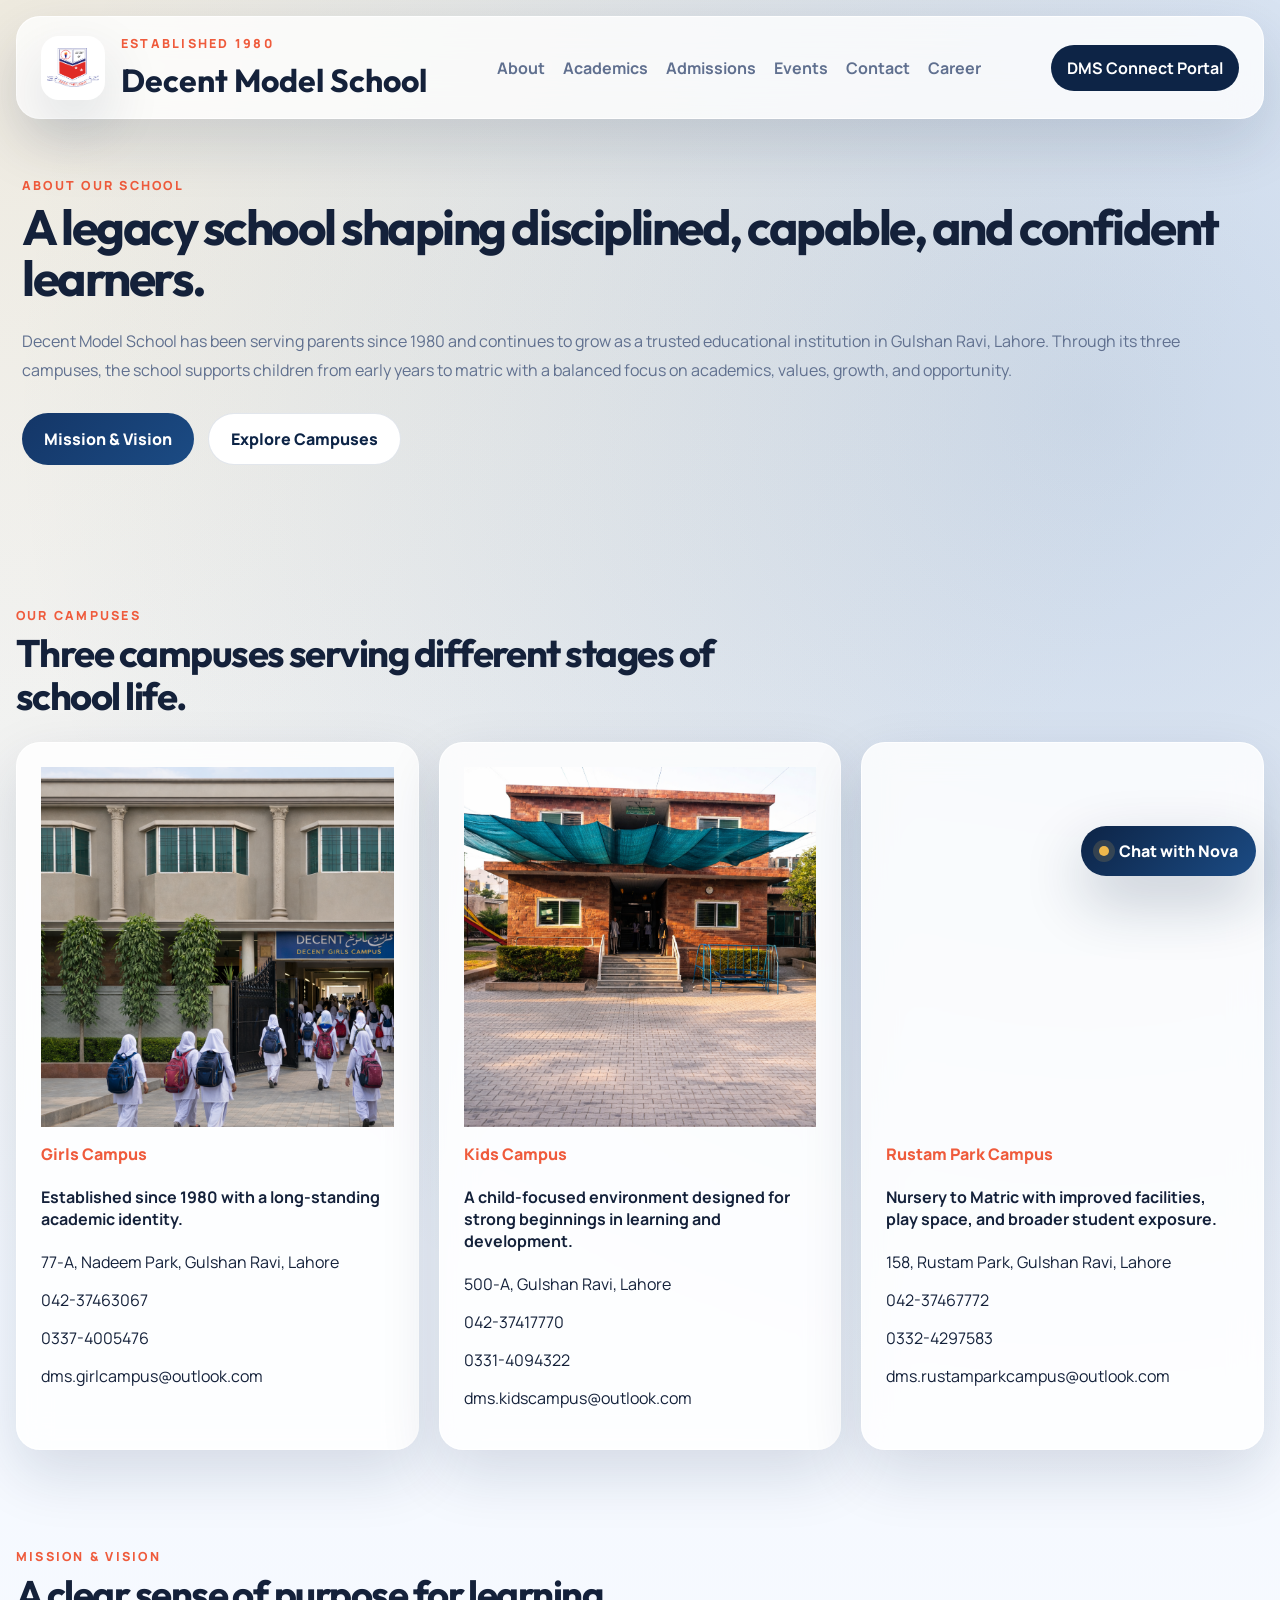
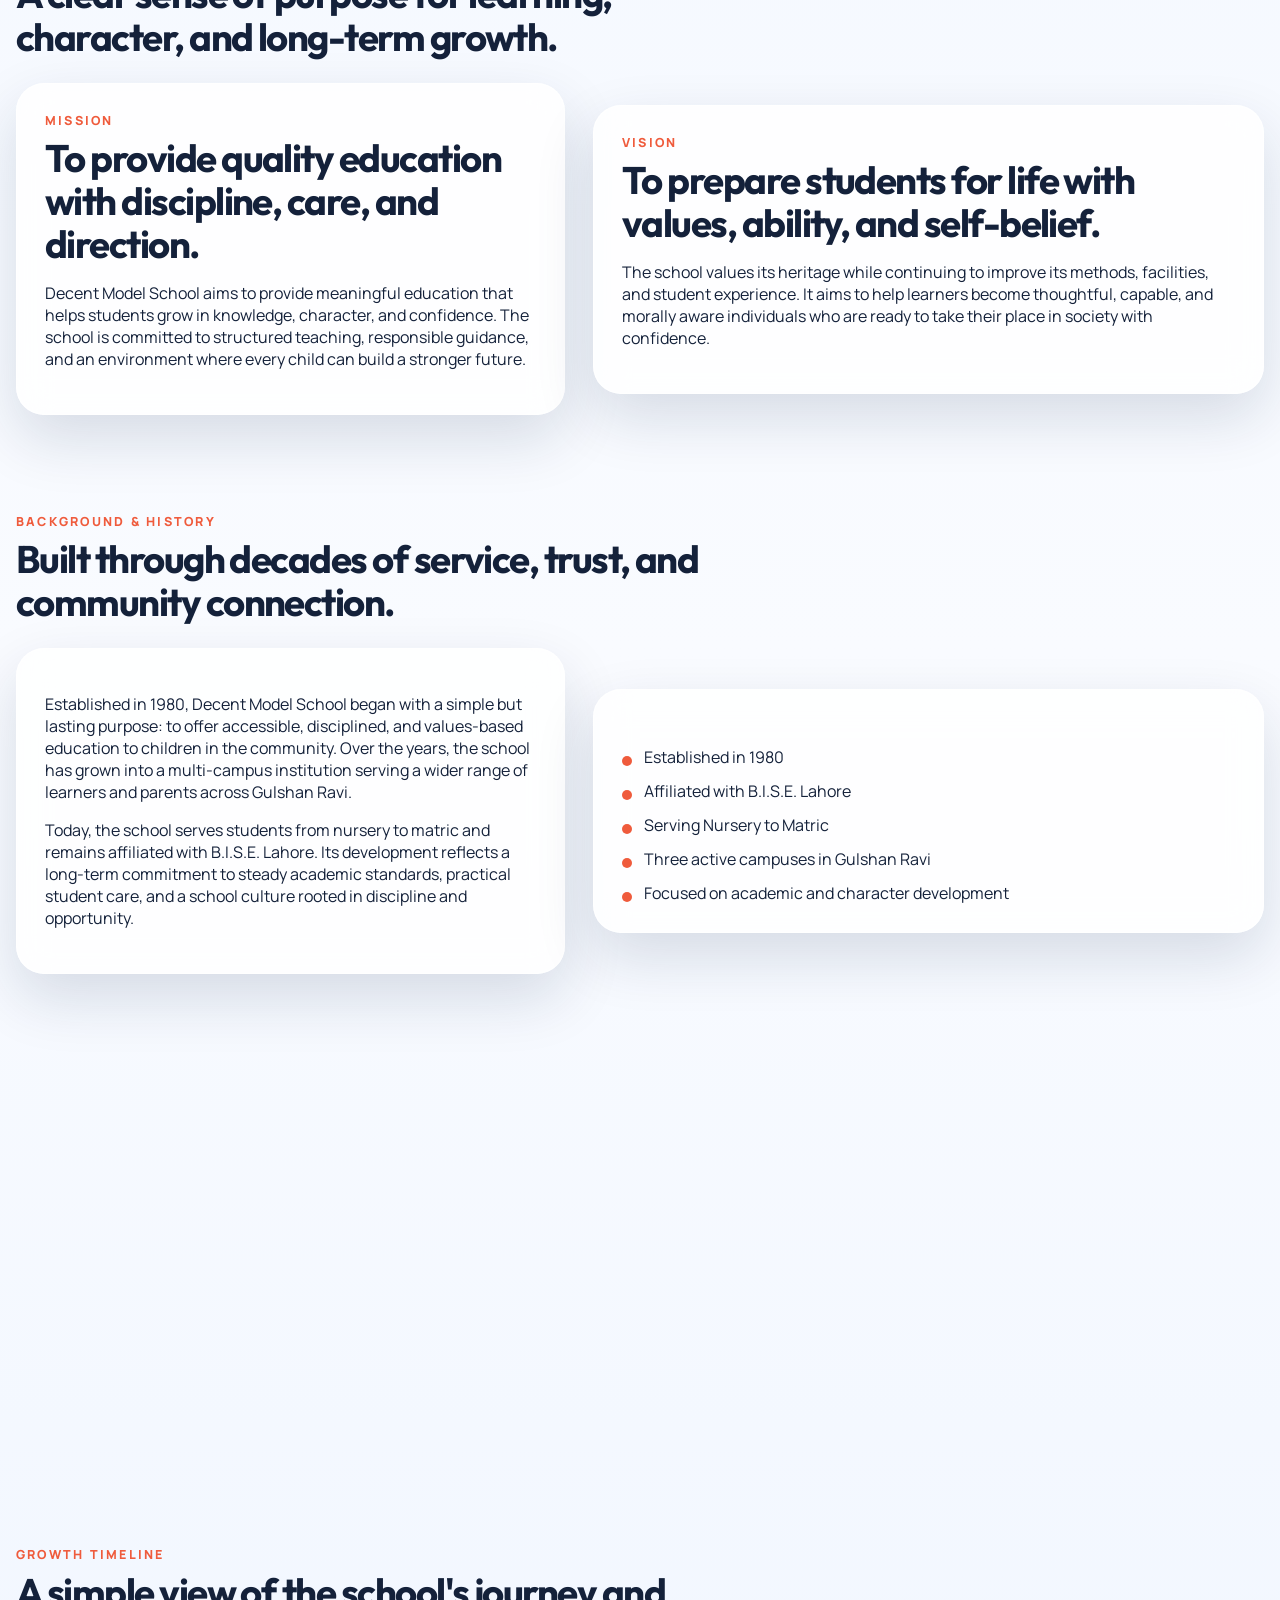
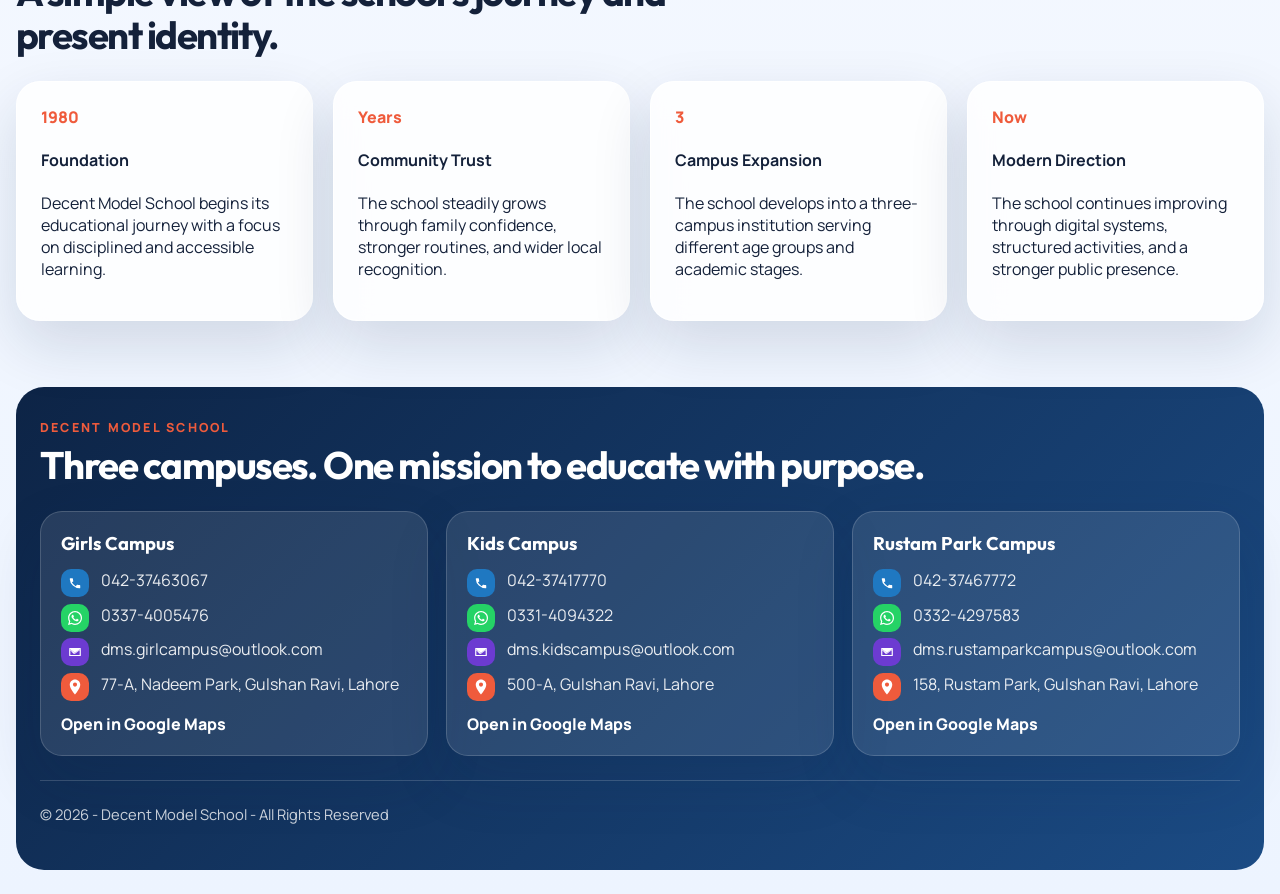
==== commit e955da6d: "Update DMS Connect portal link" ====
--- a/about/index.html
+++ b/about/index.html
@@ -30,7 +30,7 @@
                 <a href="../careers/">Career</a>
             </nav>
             <div class="nav-actions">
-                <a class="portal-link" href="http://127.0.0.1:8001/">DMS Connect Portal</a>
+                <a class="portal-link" href="https://portal.decentmodelschool.com/">DMS Connect Portal</a>
                 <button class="menu-toggle" id="menuToggle" aria-label="Open menu">
                     <span></span>
                     <span></span>
